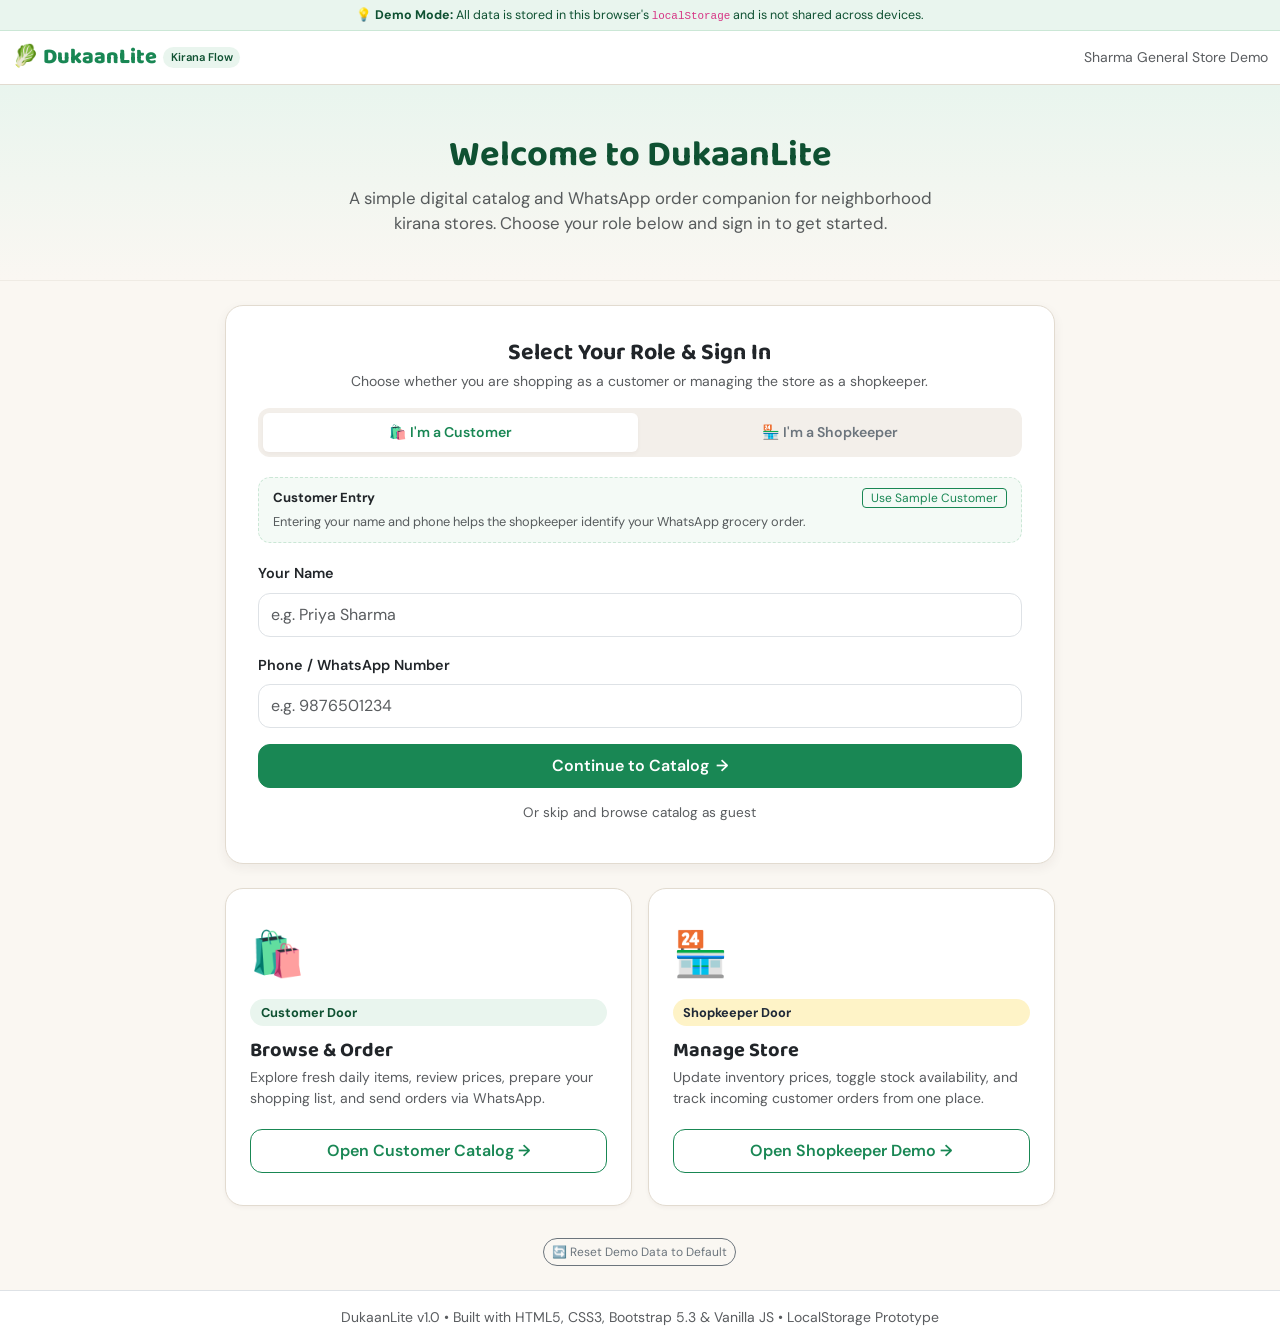
==== index.html @ 7ba821ea "feat: Phase 1 shared foundation, credentials entry door, and customer catalog" ====
<!DOCTYPE html>
<html lang="en">
<head>
  <meta charset="UTF-8">
  <meta name="viewport" content="width=device-width, initial-scale=1.0">
  <title>DukaanLite – Kirana Digital Catalog & WhatsApp Order Flow</title>
  
  <!-- Google Fonts: Baloo 2 (Headings) & DM Sans (Body) -->
  <link rel="preconnect" href="https://fonts.googleapis.com">
  <link rel="preconnect" href="https://fonts.gstatic.com" crossorigin>
  <link href="https://fonts.googleapis.com/css2?family=Baloo+2:wght@600;700;800&family=DM+Sans:ital,wght@0,400;0,500;0,600;0,700;1,400&display=swap" rel="stylesheet">
  
  <!-- Bootstrap 5.3 CSS via CDN -->
  <link href="https://cdn.jsdelivr.net/npm/bootstrap@5.3.3/dist/css/bootstrap.min.css" rel="stylesheet" integrity="sha384-QWTKZyjpPEjISv5WaRU9OFeRpok6YctnYmDr5pNlyT2bRjXh0JMhjY6hW+ALEwIH" crossorigin="anonymous">
  
  <!-- DukaanLite Shared Styles -->
  <link rel="stylesheet" href="css/shared.css">
  <link rel="stylesheet" href="css/shopkeeper.css">

  <style>
    .landing-hero {
      background: linear-gradient(180deg, #E9F5EE 0%, #FAF7F2 100%);
      padding: 3rem 1rem 2rem 1rem;
      border-bottom: 1px solid var(--border-color-light);
      text-align: center;
    }
    .landing-card {
      background: #FFFFFF;
      border: 1.5px solid var(--border-color);
      border-radius: var(--radius-lg);
      padding: 2rem 1.5rem;
      transition: transform var(--transition-normal), box-shadow var(--transition-normal), border-color var(--transition-normal);
      height: 100%;
      display: flex;
      flex-direction: column;
      box-shadow: var(--shadow-sm);
    }
    .landing-card:hover {
      transform: translateY(-5px);
      box-shadow: var(--shadow-lg);
      border-color: var(--color-primary);
    }
    .door-icon {
      font-size: 2.75rem;
      margin-bottom: 0.75rem;
      display: inline-block;
    }
    .door-badge {
      font-size: 0.8rem;
      font-weight: 700;
      padding: 0.25rem 0.65rem;
      border-radius: var(--radius-pill);
      display: inline-block;
      margin-bottom: 0.75rem;
    }
    .badge-customer {
      background-color: var(--color-mint);
      color: var(--color-primary-dark);
    }
    .badge-shopkeeper {
      background-color: var(--color-marigold-light);
      color: var(--color-marigold-text);
    }
  </style>
</head>
<body>
  <!-- Accessibility Skip Link -->
  <a href="#main-content" class="skip-link">Skip to main content</a>

  <!-- Top Demo Disclaimer Bar -->
  <div class="demo-banner">
    <span>💡 <strong>Demo Mode:</strong> All data is stored in this browser's <code>localStorage</code> and is not shared across devices.</span>
  </div>

  <!-- Shared Simple Brand Bar -->
  <header class="dukaan-navbar">
    <div class="container d-flex align-items-center justify-content-between">
      <a class="navbar-brand" href="index.html">
        <span>🥬 DukaanLite</span>
        <span class="brand-badge">Kirana Flow</span>
      </a>
      <span class="text-muted small d-none d-sm-inline">Sharma General Store Demo</span>
    </div>
  </header>

  <main id="main-content">
    <!-- Hero Introduction -->
    <section class="landing-hero">
      <div class="container">
        <h1 class="font-heading mb-2" style="font-size: 2.25rem; color: var(--color-primary-dark);">
          Welcome to DukaanLite
        </h1>
        <p class="text-muted mx-auto" style="max-width: 620px; font-size: 1.05rem;">
          A simple digital catalog and WhatsApp order companion for neighborhood kirana stores. Choose your role below and sign in to get started.
        </p>
      </div>
    </section>

    <!-- Role Selection & Credentials Container -->
    <section class="container py-4">
      <div class="row justify-content-center">
        <div class="col-12 col-md-10 col-lg-8">
          
          <div class="auth-card mb-4">
            <h2 class="font-heading text-center mb-1" style="font-size: 1.45rem;">
              Select Your Role & Sign In
            </h2>
            <p class="text-muted text-center small mb-3">
              Choose whether you are shopping as a customer or managing the store as a shopkeeper.
            </p>

            <!-- Role Selector Tabs -->
            <div class="role-tabs" role="tablist" aria-label="Role selection">
              <button type="button" class="role-tab-btn active" id="tab-btn-customer" role="tab" aria-selected="true" aria-controls="pane-customer">
                🛍️ I'm a Customer
              </button>
              <button type="button" class="role-tab-btn" id="tab-btn-shopkeeper" role="tab" aria-selected="false" aria-controls="pane-shopkeeper">
                🏪 I'm a Shopkeeper
              </button>
            </div>

            <!-- Customer Credentials Form -->
            <div id="pane-customer" role="tabpanel" aria-labelledby="tab-btn-customer">
              <div class="demo-credentials-box">
                <div class="d-flex justify-content-between align-items-center mb-1">
                  <strong>Customer Entry</strong>
                  <button type="button" class="btn btn-sm btn-outline-success py-0 px-2" id="btn-fill-customer" style="font-size: 0.75rem;">
                    Use Sample Customer
                  </button>
                </div>
                <div class="text-muted" style="font-size: 0.8rem;">
                  Entering your name and phone helps the shopkeeper identify your WhatsApp grocery order.
                </div>
              </div>

              <form id="form-customer-login" novalidate>
                <div class="mb-3">
                  <label for="customer-name-input" class="form-label fw-semibold" style="font-size: 0.9rem;">Your Name</label>
                  <input type="text" class="form-control" id="customer-name-input" placeholder="e.g. Priya Sharma" required style="border-radius: var(--radius-md); min-height: 44px;">
                  <div class="invalid-feedback">Please provide your name.</div>
                </div>

                <div class="mb-3">
                  <label for="customer-phone-input" class="form-label fw-semibold" style="font-size: 0.9rem;">Phone / WhatsApp Number</label>
                  <input type="tel" class="form-control" id="customer-phone-input" placeholder="e.g. 9876501234" pattern="[0-9]{10}" required style="border-radius: var(--radius-md); min-height: 44px;">
                  <div class="invalid-feedback">Please enter a valid 10-digit mobile number.</div>
                </div>

                <div class="d-grid gap-2">
                  <button type="submit" class="btn-dukaan-primary">
                    <span>Continue to Catalog</span>
                    <span aria-hidden="true">&rarr;</span>
                  </button>
                  <a href="customer/catalog.html" class="btn btn-link text-muted text-center" style="font-size: 0.85rem; text-decoration: none;">
                    Or skip and browse catalog as guest
                  </a>
                </div>
              </form>
            </div>

            <!-- Shopkeeper Credentials Form -->
            <div id="pane-shopkeeper" role="tabpanel" aria-labelledby="tab-btn-shopkeeper" style="display: none;">
              <div class="demo-credentials-box">
                <div class="d-flex justify-content-between align-items-center mb-1">
                  <strong>Shopkeeper Demo Credentials</strong>
                  <button type="button" class="btn btn-sm btn-outline-success py-0 px-2" id="btn-fill-shopkeeper" style="font-size: 0.75rem;">
                    Auto-Fill Demo Credentials
                  </button>
                </div>
                <div class="text-muted" style="font-size: 0.8rem;">
                  ID: <code>sharma_store</code> &nbsp;|&nbsp; PIN: <code>1234</code>
                </div>
              </div>

              <form id="form-shopkeeper-login" novalidate>
                <div class="mb-3">
                  <label for="shopkeeper-id-input" class="form-label fw-semibold" style="font-size: 0.9rem;">Store Username / ID</label>
                  <input type="text" class="form-control" id="shopkeeper-id-input" placeholder="e.g. sharma_store" required style="border-radius: var(--radius-md); min-height: 44px;">
                  <div class="invalid-feedback">Please enter your store ID.</div>
                </div>

                <div class="mb-3">
                  <label for="shopkeeper-pin-input" class="form-label fw-semibold" style="font-size: 0.9rem;">Store Access PIN / Password</label>
                  <input type="password" class="form-control" id="shopkeeper-pin-input" placeholder="e.g. 1234" required style="border-radius: var(--radius-md); min-height: 44px;">
                  <div class="invalid-feedback">Please enter your access PIN.</div>
                </div>

                <div class="d-grid gap-2">
                  <button type="submit" class="btn-dukaan-primary">
                    <span>Sign In to Shopkeeper Portal</span>
                    <span aria-hidden="true">&rarr;</span>
                  </button>
                  <a href="shopkeeper/login.html" class="btn btn-link text-muted text-center" style="font-size: 0.85rem; text-decoration: none;">
                    View Shopkeeper Login Page
                  </a>
                </div>
              </form>
            </div>

          </div>

          <!-- Quick Two Doors Overview Cards -->
          <div class="row g-3">
            <div class="col-12 col-md-6">
              <div class="landing-card">
                <div class="door-icon" aria-hidden="true">🛍️</div>
                <span class="door-badge badge-customer">Customer Door</span>
                <h3 class="font-heading mb-1" style="font-size: 1.25rem;">Browse & Order</h3>
                <p class="text-muted small flex-grow-1">
                  Explore fresh daily items, review prices, prepare your shopping list, and send orders via WhatsApp.
                </p>
                <a href="customer/catalog.html" class="btn-dukaan-outline mt-2">
                  Open Customer Catalog &rarr;
                </a>
              </div>
            </div>

            <div class="col-12 col-md-6">
              <div class="landing-card">
                <div class="door-icon" aria-hidden="true">🏪</div>
                <span class="door-badge badge-shopkeeper">Shopkeeper Door</span>
                <h3 class="font-heading mb-1" style="font-size: 1.25rem;">Manage Store</h3>
                <p class="text-muted small flex-grow-1">
                  Update inventory prices, toggle stock availability, and track incoming customer orders from one place.
                </p>
                <a href="shopkeeper/login.html" class="btn-dukaan-outline mt-2">
                  Open Shopkeeper Demo &rarr;
                </a>
              </div>
            </div>
          </div>

          <!-- Data Reset Utility Option -->
          <div class="text-center mt-4 pt-2">
            <button type="button" id="btn-reset-data" class="btn btn-sm btn-outline-secondary" style="border-radius: var(--radius-pill); font-size: 0.75rem;">
              🔄 Reset Demo Data to Default
            </button>
          </div>

        </div>
      </div>
    </section>
  </main>

  <footer class="mt-auto py-3 text-center text-muted small border-top bg-white">
    <div class="container">
      DukaanLite v1.0 &bull; Built with HTML5, CSS3, Bootstrap 5.3 &amp; Vanilla JS &bull; LocalStorage Prototype
    </div>
  </footer>

  <!-- Bootstrap 5.3 JS Bundle via CDN -->
  <script src="https://cdn.jsdelivr.net/npm/bootstrap@5.3.3/dist/js/bootstrap.bundle.min.js" integrity="sha384-YvpcrYf0tY3lHB60NNkmXc5s9fDVZLESaAA55NDzOxhy9GkcIdslK1eN7N6jIeHz" crossorigin="anonymous"></script>

  <!-- DukaanLite Scripts -->
  <script src="js/shared/storage.js"></script>
  <script src="js/shared/ui.js"></script>
  <script>
    // Role selection & credential submission handling
    document.addEventListener('DOMContentLoaded', () => {
      // Initialize storage defaults
      DukaanStorage.getProducts();
      DukaanStorage.getSettings();
      DukaanStorage.getOrders();

      const tabCustomer = document.getElementById('tab-btn-customer');
      const tabShopkeeper = document.getElementById('tab-btn-shopkeeper');
      const paneCustomer = document.getElementById('pane-customer');
      const paneShopkeeper = document.getElementById('pane-shopkeeper');

      // Switch tabs
      tabCustomer.addEventListener('click', () => {
        tabCustomer.classList.add('active');
        tabCustomer.setAttribute('aria-selected', 'true');
        tabShopkeeper.classList.remove('active');
        tabShopkeeper.setAttribute('aria-selected', 'false');
        paneCustomer.style.display = 'block';
        paneShopkeeper.style.display = 'none';
      });

      tabShopkeeper.addEventListener('click', () => {
        tabShopkeeper.classList.add('active');
        tabShopkeeper.setAttribute('aria-selected', 'true');
        tabCustomer.classList.remove('active');
        tabCustomer.setAttribute('aria-selected', 'false');
        paneCustomer.style.display = 'none';
        paneShopkeeper.style.display = 'block';
      });

      // Autofill Sample Customer
      document.getElementById('btn-fill-customer').addEventListener('click', () => {
        document.getElementById('customer-name-input').value = 'Priya Sharma';
        document.getElementById('customer-phone-input').value = '9876501234';
      });

      // Autofill Demo Shopkeeper
      document.getElementById('btn-fill-shopkeeper').addEventListener('click', () => {
        document.getElementById('shopkeeper-id-input').value = 'sharma_store';
        document.getElementById('shopkeeper-pin-input').value = '1234';
      });

      // Handle Customer Submit
      document.getElementById('form-customer-login').addEventListener('submit', (e) => {
        e.preventDefault();
        const name = document.getElementById('customer-name-input').value.trim();
        const phone = document.getElementById('customer-phone-input').value.trim();

        if (!name || !phone) {
          DukaanUI.showToast('Please enter both your name and phone number', 'warning');
          return;
        }

        DukaanStorage.setActiveUser({
          role: 'customer',
          name: name,
          phone: phone,
          loginTime: new Date().toISOString()
        });

        DukaanUI.showToast(`Welcome, ${name}! Redirecting to catalog...`, 'success');
        setTimeout(() => {
          window.location.href = 'customer/catalog.html';
        }, 600);
      });

      // Handle Shopkeeper Submit
      document.getElementById('form-shopkeeper-login').addEventListener('submit', (e) => {
        e.preventDefault();
        const storeId = document.getElementById('shopkeeper-id-input').value.trim();
        const pin = document.getElementById('shopkeeper-pin-input').value.trim();

        if (!storeId || !pin) {
          DukaanUI.showToast('Please provide both Store ID and PIN', 'warning');
          return;
        }

        // Demo credential validation
        DukaanStorage.setActiveUser({
          role: 'shopkeeper',
          storeId: storeId,
          loginTime: new Date().toISOString()
        });

        DukaanUI.showToast('Demo login successful! Opening portal...', 'success');
        setTimeout(() => {
          window.location.href = 'shopkeeper/dashboard.html';
        }, 600);
      });

      // Reset Demo Data
      document.getElementById('btn-reset-data').addEventListener('click', () => {
        DukaanUI.showConfirmDialog(
          'Reset Demo Data?',
          'This will restore all sample products, orders, and store settings to initial demo state.',
          () => {
            DukaanStorage.resetDemoData();
            DukaanUI.showToast('All demo data has been reset to defaults.', 'success');
          },
          'Yes, Reset'
        );
      });
    });
  </script>
</body>
</html>
---- css/shared.css ----
/* ==========================================================================
   DukaanLite - Shared Design System & Core Styles
   ========================================================================== */

/* 1. Design Tokens (CSS Variables) */
:root {
  /* Brand & Palette */
  --color-primary: #198754;
  --color-primary-hover: #146c43;
  --color-primary-dark: #0f5132;
  --color-primary-light: #d1e7dd;
  
  --color-mint: #E9F5EE;
  --color-mint-light: #F4FAF6;
  --color-mint-border: #CBE7D6;
  
  /* Marigold Accent for Prices & Highlights (Always dark text on top!) */
  --color-marigold: #F59E0B;
  --color-marigold-light: #FEF3C7;
  --color-marigold-dark: #B45309;
  --color-marigold-text: #1F2937;

  /* Surfaces & Backgrounds */
  --bg-page: #FAF7F2;
  --bg-card: #FFFFFF;
  --bg-subtle: #F3EFEA;
  
  /* Neutral Typography & Borders */
  --text-main: #212529;
  --text-muted: #6C757D;
  --text-subtle: #8A929A;
  --border-color: #E2DBD0;
  --border-color-light: #EFEBE4;

  /* Status Feedback */
  --status-in-stock-bg: #E9F5EE;
  --status-in-stock-text: #0F5132;
  --status-out-stock-bg: #FEE2E2;
  --status-out-stock-text: #991B1B;

  /* Typography */
  --font-heading: 'Baloo 2', cursive, system-ui, -apple-system, sans-serif;
  --font-body: 'DM Sans', system-ui, -apple-system, 'Segoe UI', Roboto, sans-serif;

  /* Radii */
  --radius-sm: 6px;
  --radius-md: 12px;
  --radius-lg: 18px;
  --radius-pill: 9999px;

  /* Shadows */
  --shadow-sm: 0 2px 4px rgba(44, 38, 30, 0.04);
  --shadow-md: 0 4px 12px rgba(44, 38, 30, 0.06);
  --shadow-lg: 0 10px 24px rgba(44, 38, 30, 0.09);
  --shadow-hover: 0 8px 20px rgba(25, 135, 84, 0.12);

  /* Touch Target & Transition */
  --touch-target-min: 44px;
  --transition-fast: 150ms ease;
  --transition-normal: 250ms cubic-bezier(0.16, 1, 0.3, 1);
}

/* 2. Base Page Reset & Defensive Overflow Prevention */
*, *::before, *::after {
  box-sizing: border-box;
}

html, body {
  max-width: 100%;
  overflow-x: hidden;
}

body {
  margin: 0;
  padding: 0;
  background-color: var(--bg-page);
  color: var(--text-main);
  font-family: var(--font-body);
  font-size: 1rem;
  line-height: 1.5;
  -webkit-font-smoothing: antialiased;
  -moz-osx-font-smoothing: grayscale;
  min-height: 100vh;
  display: flex;
  flex-direction: column;
}

main {
  flex: 1 0 auto;
  max-width: 100%;
}

.container, .container-fluid {
  max-width: 100%;
}

/* 3. Typography Hierarchy */
h1, h2, h3, h4, h5, h6, .font-heading {
  font-family: var(--font-heading);
  font-weight: 700;
  color: var(--text-main);
  line-height: 1.25;
  margin-top: 0;
  word-break: break-word;
}

h1 { font-size: clamp(1.4rem, 4vw, 2rem); }
h2 { font-size: clamp(1.2rem, 3.5vw, 1.6rem); }
h3 { font-size: clamp(1.05rem, 3vw, 1.3rem); }
h4 { font-size: 1.15rem; }

p {
  margin-top: 0;
  margin-bottom: 0.75rem;
}

/* 4. Accessibility: Skip Link & Focus Rings */
.skip-link {
  position: absolute;
  top: -100px;
  left: 1rem;
  background: var(--color-primary);
  color: #FFFFFF !important;
  padding: 0.75rem 1.25rem;
  z-index: 9999;
  border-radius: var(--radius-md);
  font-weight: 600;
  text-decoration: none;
  box-shadow: var(--shadow-lg);
  transition: top var(--transition-fast);
}

.skip-link:focus {
  top: 1rem;
}

:focus-visible {
  outline: 3px solid var(--color-primary);
  outline-offset: 2px;
}

button:focus:not(:focus-visible),
a:focus:not(:focus-visible) {
  outline: none;
}

/* 5. Shared Navbar */
.dukaan-navbar {
  background-color: #FFFFFF;
  border-bottom: 1px solid var(--border-color);
  padding: 0.65rem 0;
  position: sticky;
  top: 0;
  z-index: 1020;
}

.dukaan-navbar .navbar-brand {
  font-family: var(--font-heading);
  font-size: 1.35rem;
  font-weight: 800;
  color: var(--color-primary);
  display: inline-flex;
  align-items: center;
  gap: 0.4rem;
  text-decoration: none;
  margin-right: 0.5rem;
}

.dukaan-navbar .navbar-brand .brand-badge {
  font-family: var(--font-body);
  font-size: 0.7rem;
  font-weight: 600;
  background-color: var(--color-mint);
  color: var(--color-primary-dark);
  padding: 0.15rem 0.45rem;
  border-radius: var(--radius-pill);
}

.dukaan-navbar .nav-link {
  font-family: var(--font-body);
  font-weight: 500;
  color: var(--text-main);
  padding: 0.5rem 0.75rem;
  border-radius: var(--radius-md);
  transition: all var(--transition-fast);
}

.dukaan-navbar .nav-link:hover {
  color: var(--color-primary);
  background-color: var(--color-mint-light);
}

.dukaan-navbar .nav-link.active {
  color: var(--color-primary);
  font-weight: 700;
  background-color: var(--color-mint);
}

/* 6. Buttons & Minimum Touch Targets */
.btn-dukaan-primary {
  background-color: var(--color-primary);
  color: #FFFFFF;
  border: 1px solid var(--color-primary);
  border-radius: var(--radius-md);
  font-family: var(--font-body);
  font-weight: 600;
  min-height: var(--touch-target-min);
  padding: 0.5rem 1rem;
  display: inline-flex;
  align-items: center;
  justify-content: center;
  gap: 0.4rem;
  transition: all var(--transition-normal);
  cursor: pointer;
  text-decoration: none;
  text-align: center;
}

.btn-dukaan-primary:hover:not(:disabled) {
  background-color: var(--color-primary-hover);
  border-color: var(--color-primary-hover);
  color: #FFFFFF;
  transform: translateY(-1px);
  box-shadow: 0 4px 10px rgba(25, 135, 84, 0.25);
}

.btn-dukaan-primary:disabled,
.btn-dukaan-primary[aria-disabled="true"] {
  background-color: #E2E8F0;
  border-color: #CBD5E1;
  color: #64748B;
  cursor: not-allowed;
  transform: none;
  box-shadow: none;
}

.btn-dukaan-outline {
  background-color: transparent;
  color: var(--color-primary);
  border: 1.5px solid var(--color-primary);
  border-radius: var(--radius-md);
  font-weight: 600;
  min-height: var(--touch-target-min);
  padding: 0.5rem 1rem;
  display: inline-flex;
  align-items: center;
  justify-content: center;
  gap: 0.4rem;
  transition: all var(--transition-fast);
  text-decoration: none;
  text-align: center;
}

.btn-dukaan-outline:hover {
  background-color: var(--color-mint);
  color: var(--color-primary-dark);
}

/* 7. Demo Notice Bar */
.demo-banner {
  background-color: var(--color-mint);
  border-bottom: 1px solid var(--color-mint-border);
  font-size: 0.78rem;
  color: var(--color-primary-dark);
  padding: 0.35rem 0.75rem;
  text-align: center;
  word-break: break-word;
}

/* 8. Toasts & Alerts Container */
#toast-container {
  position: fixed;
  bottom: 1.5rem;
  right: 1.5rem;
  z-index: 1090;
  display: flex;
  flex-direction: column;
  gap: 0.5rem;
  max-width: calc(100vw - 3rem);
  width: 340px;
}

.dukaan-toast {
  background: #FFFFFF;
  border: 1px solid var(--border-color);
  border-radius: var(--radius-md);
  padding: 0.75rem 1rem;
  box-shadow: var(--shadow-lg);
  display: flex;
  align-items: flex-start;
  gap: 0.65rem;
  animation: slideUp 250ms ease forwards;
}

.dukaan-toast.toast-success { border-left: 4px solid var(--color-primary); }
.dukaan-toast.toast-error { border-left: 4px solid #DC3545; }
.dukaan-toast.toast-warning { border-left: 4px solid var(--color-marigold); }

/* 9. Keyframe Animations */
@keyframes slideUp {
  from {
    opacity: 0;
    transform: translateY(10px);
  }
  to {
    opacity: 1;
    transform: translateY(0);
  }
}

@keyframes shimmer {
  0% { background-position: -200% 0; }
  100% { background-position: 200% 0; }
}

/* 10. Prefers Reduced Motion (Accessibility) */
@media (prefers-reduced-motion: reduce) {
  *, *::before, *::after {
    animation-duration: 0.01ms !important;
    animation-iteration-count: 1 !important;
    transition-duration: 0.01ms !important;
    scroll-behavior: auto !important;
  }
}
---- css/shopkeeper.css ----
/* ==========================================================================
   DukaanLite - Shopkeeper Vertical Styles (Calmer, Denser & Operational)
   ========================================================================== */

/* 1. Admin Header & Navigation Accent */
.shopkeeper-navbar {
  border-bottom: 2px solid var(--color-primary);
  background-color: #FFFFFF;
  padding: 0.65rem 0;
}

.shopkeeper-badge {
  background-color: #FEF3C7;
  color: #92400E;
  font-size: 0.72rem;
  font-weight: 700;
  padding: 0.15rem 0.55rem;
  border-radius: var(--radius-pill);
  border: 1px solid #FDE68A;
}

/* 2. Admin Workspace Layout */
.admin-header {
  background: #FFFFFF;
  border-bottom: 1px solid var(--border-color);
  padding: 1.25rem 0;
  margin-bottom: 1.5rem;
}

.admin-header-title {
  font-family: var(--font-heading);
  font-size: clamp(1.35rem, 3.5vw, 1.6rem);
  font-weight: 800;
  color: var(--text-main);
  margin-bottom: 0.25rem;
}

/* 3. Placeholder / Coming Soon Card */
.placeholder-card {
  background: #FFFFFF;
  border: 1px solid var(--border-color);
  border-radius: var(--radius-md);
  padding: 2rem 1.25rem;
  text-align: center;
  box-shadow: var(--shadow-sm);
  max-width: 650px;
  margin: 1.5rem auto;
}

.placeholder-icon {
  font-size: 2.75rem;
  margin-bottom: 0.75rem;
  display: inline-block;
}

.placeholder-phase-chip {
  background-color: var(--color-mint);
  color: var(--color-primary-dark);
  font-weight: 700;
  font-size: 0.78rem;
  padding: 0.2rem 0.65rem;
  border-radius: var(--radius-pill);
  display: inline-block;
  margin-bottom: 0.85rem;
}

/* 4. Login Card Styling */
.auth-container {
  max-width: 480px;
  margin: 1.5rem auto;
  width: 100%;
}

.auth-card {
  background: #FFFFFF;
  border: 1px solid var(--border-color);
  border-radius: var(--radius-lg);
  box-shadow: var(--shadow-md);
  padding: 1.25rem 1rem;
}

@media (min-width: 576px) {
  .auth-card {
    padding: 2rem;
  }
}

.role-tabs {
  display: flex;
  background-color: var(--bg-subtle);
  padding: 0.3rem;
  border-radius: var(--radius-md);
  gap: 0.3rem;
  margin-bottom: 1.25rem;
}

@media (max-width: 420px) {
  .role-tabs {
    flex-direction: column;
  }
}

.role-tab-btn {
  flex: 1;
  border: none;
  background: transparent;
  padding: 0.55rem 0.45rem;
  border-radius: var(--radius-sm);
  font-family: var(--font-body);
  font-weight: 600;
  font-size: 0.88rem;
  color: var(--text-muted);
  cursor: pointer;
  transition: all var(--transition-fast);
  text-align: center;
}

.role-tab-btn.active {
  background: #FFFFFF;
  color: var(--color-primary);
  box-shadow: var(--shadow-sm);
}

.demo-credentials-box {
  background-color: var(--color-mint-light);
  border: 1px dashed var(--color-mint-border);
  border-radius: var(--radius-md);
  padding: 0.65rem 0.85rem;
  font-size: 0.82rem;
  margin-bottom: 1.15rem;
}
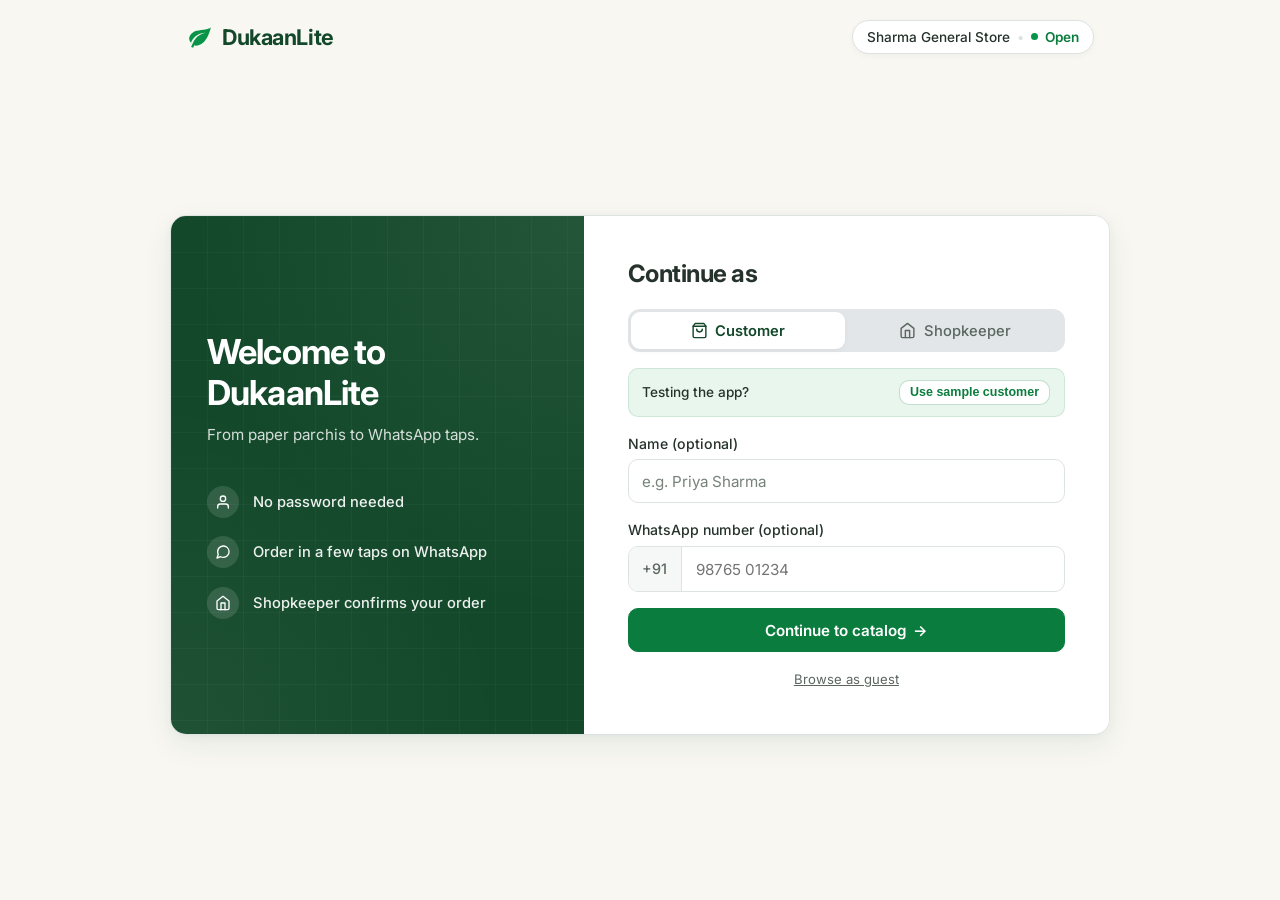
==== commit 0f830395: "feat: complete UI/UX redesign matching reference image and design system" ====
--- a/index.html
+++ b/index.html
@@ -3,360 +3,454 @@
 <head>
   <meta charset="UTF-8">
   <meta name="viewport" content="width=device-width, initial-scale=1.0">
-  <title>DukaanLite – Kirana Digital Catalog & WhatsApp Order Flow</title>
+  <title>DukaanLite – Kirana Digital Catalog &amp; WhatsApp Order Flow</title>
   
-  <!-- Google Fonts: Baloo 2 (Headings) & DM Sans (Body) -->
+  <!-- Inter Font from Google Fonts (400, 500, 600, 700) -->
   <link rel="preconnect" href="https://fonts.googleapis.com">
   <link rel="preconnect" href="https://fonts.gstatic.com" crossorigin>
-  <link href="https://fonts.googleapis.com/css2?family=Baloo+2:wght@600;700;800&family=DM+Sans:ital,wght@0,400;0,500;0,600;0,700;1,400&display=swap" rel="stylesheet">
-  
-  <!-- Bootstrap 5.3 CSS via CDN -->
-  <link href="https://cdn.jsdelivr.net/npm/bootstrap@5.3.3/dist/css/bootstrap.min.css" rel="stylesheet" integrity="sha384-QWTKZyjpPEjISv5WaRU9OFeRpok6YctnYmDr5pNlyT2bRjXh0JMhjY6hW+ALEwIH" crossorigin="anonymous">
+  <link href="https://fonts.googleapis.com/css2?family=Inter:wght@400;500;600;700&display=swap" rel="stylesheet">
   
   <!-- DukaanLite Shared Styles -->
   <link rel="stylesheet" href="css/shared.css">
-  <link rel="stylesheet" href="css/shopkeeper.css">
-
+  
   <style>
-    .landing-hero {
-      background: linear-gradient(180deg, #E9F5EE 0%, #FAF7F2 100%);
-      padding: 3rem 1rem 2rem 1rem;
-      border-bottom: 1px solid var(--border-color-light);
-      text-align: center;
-    }
-    .landing-card {
-      background: #FFFFFF;
-      border: 1.5px solid var(--border-color);
-      border-radius: var(--radius-lg);
-      padding: 2rem 1.5rem;
-      transition: transform var(--transition-normal), box-shadow var(--transition-normal), border-color var(--transition-normal);
-      height: 100%;
+    /* Specific styles for the Centred Split Role Card matching reference image */
+    .dl-role-page-wrap {
+      min-height: calc(100vh - 80px);
+      display: flex;
+      align-items: center;
+      justify-content: center;
+      padding: 1.5rem 1rem 3rem 1rem;
+    }
+
+    .dl-split-card {
+      background: var(--dl-surface);
+      border: 1px solid var(--dl-border);
+      border-radius: var(--dl-radius-card);
+      box-shadow: var(--dl-shadow-card);
+      width: 100%;
+      max-width: 940px;
+      display: flex;
+      overflow: hidden;
+      min-height: 520px;
+    }
+
+    /* Left Panel: Forest Green with decorative line pattern */
+    .dl-split-left {
+      width: 44%;
+      background-color: var(--dl-forest);
+      background-image: 
+        radial-gradient(circle at 100% 0%, rgba(233, 246, 237, 0.08) 0%, transparent 60%),
+        radial-gradient(circle at 0% 100%, rgba(233, 246, 237, 0.06) 0%, transparent 50%),
+        linear-gradient(rgba(255, 255, 255, 0.03) 1px, transparent 1px),
+        linear-gradient(90deg, rgba(255, 255, 255, 0.03) 1px, transparent 1px);
+      background-size: 100% 100%, 100% 100%, 36px 36px, 36px 36px;
+      color: #FFFFFF;
+      padding: 2.75rem 2.25rem;
       display: flex;
       flex-direction: column;
-      box-shadow: var(--shadow-sm);
-    }
-    .landing-card:hover {
-      transform: translateY(-5px);
-      box-shadow: var(--shadow-lg);
-      border-color: var(--color-primary);
-    }
-    .door-icon {
-      font-size: 2.75rem;
-      margin-bottom: 0.75rem;
-      display: inline-block;
-    }
-    .door-badge {
-      font-size: 0.8rem;
+      justify-content: center;
+      position: relative;
+    }
+
+    .dl-split-left-title {
+      font-size: clamp(1.65rem, 3vw, 2.15rem);
       font-weight: 700;
-      padding: 0.25rem 0.65rem;
-      border-radius: var(--radius-pill);
-      display: inline-block;
-      margin-bottom: 0.75rem;
-    }
-    .badge-customer {
-      background-color: var(--color-mint);
-      color: var(--color-primary-dark);
-    }
-    .badge-shopkeeper {
-      background-color: var(--color-marigold-light);
-      color: var(--color-marigold-text);
+      color: #FFFFFF;
+      line-height: 1.2;
+      margin-bottom: 0.65rem;
+      letter-spacing: -0.025em;
+    }
+
+    .dl-split-left-subtitle {
+      color: rgba(255, 255, 255, 0.82);
+      font-size: 0.95rem;
+      line-height: 1.45;
+      margin-bottom: 2.5rem;
+    }
+
+    .dl-feature-list {
+      display: flex;
+      flex-direction: column;
+      gap: 1.15rem;
+      list-style: none;
+      padding: 0;
+      margin: 0;
+    }
+
+    .dl-feature-item {
+      display: flex;
+      align-items: center;
+      gap: 0.85rem;
+      font-size: 0.92rem;
+      font-weight: 500;
+      color: rgba(255, 255, 255, 0.92);
+    }
+
+    .dl-feature-icon-circle {
+      width: 32px;
+      height: 32px;
+      border-radius: 50%;
+      background: rgba(255, 255, 255, 0.12);
+      display: flex;
+      align-items: center;
+      justify-content: center;
+      flex-shrink: 0;
+      color: #FFFFFF;
+    }
+
+    /* Right Panel: White form area */
+    .dl-split-right {
+      width: 56%;
+      padding: 2.5rem 2.75rem;
+      display: flex;
+      flex-direction: column;
+      justify-content: center;
+      background: var(--dl-surface);
+    }
+
+    .dl-split-right-heading {
+      font-size: 1.5rem;
+      font-weight: 700;
+      color: var(--dl-text);
+      margin-bottom: 1.25rem;
+      letter-spacing: -0.02em;
+    }
+
+    /* Collapsible Left Panel on Small Devices (<768px) */
+    @media (max-width: 767px) {
+      .dl-split-card {
+        flex-direction: column;
+        min-height: auto;
+      }
+      .dl-split-left {
+        width: 100%;
+        padding: 1.5rem 1.25rem;
+      }
+      .dl-split-left-title {
+        font-size: 1.45rem;
+        margin-bottom: 0.25rem;
+      }
+      .dl-split-left-subtitle {
+        margin-bottom: 1rem;
+        font-size: 0.88rem;
+      }
+      .dl-feature-list {
+        display: none; /* Collapses feature points on mobile to keep form prominent */
+      }
+      .dl-split-right {
+        width: 100%;
+        padding: 1.5rem 1.25rem;
+      }
+      .dl-split-right-heading {
+        font-size: 1.3rem;
+        margin-bottom: 1rem;
+      }
+    }
+
+    /* Show/Hide password toggle */
+    .dl-pin-input-wrap {
+      position: relative;
+    }
+    .dl-pin-toggle-btn {
+      position: absolute;
+      right: 0.65rem;
+      top: 50%;
+      transform: translateY(-50%);
+      background: none;
+      border: none;
+      color: var(--dl-muted);
+      cursor: pointer;
+      padding: 0.35rem;
+      font-size: 0.82rem;
+      font-weight: 600;
     }
   </style>
 </head>
 <body>
-  <!-- Accessibility Skip Link -->
+  <!-- Skip Link for Accessibility -->
   <a href="#main-content" class="skip-link">Skip to main content</a>
 
-  <!-- Top Demo Disclaimer Bar -->
-  <div class="demo-banner">
-    <span>💡 <strong>Demo Mode:</strong> All data is stored in this browser's <code>localStorage</code> and is not shared across devices.</span>
-  </div>
-
-  <!-- Shared Simple Brand Bar -->
-  <header class="dukaan-navbar">
-    <div class="container d-flex align-items-center justify-content-between">
-      <a class="navbar-brand" href="index.html">
-        <span>🥬 DukaanLite</span>
-        <span class="brand-badge">Kirana Flow</span>
-      </a>
-      <span class="text-muted small d-none d-sm-inline">Sharma General Store Demo</span>
+  <!-- Top App Header -->
+  <header class="dl-app-header">
+    <div class="container" style="max-width: 940px; margin: 0 auto; padding: 0 1rem;">
+      <div class="dl-app-header-inner">
+        <!-- Brand: Leaf icon + DukaanLite text (NO Kirana Flow badge) -->
+        <a class="dl-brand" href="index.html" aria-label="DukaanLite Home">
+          <div class="dl-brand-icon" aria-hidden="true">
+            <svg viewBox="0 0 24 24" width="26" height="26" fill="currentColor">
+              <path d="M17 8C8 10 5.9 16.17 3.82 21.34l1.89.66.95-2.3c.48.17.98.3 1.34.3C19 20 22 3 22 3c-1 2-8 2.25-13 3.25S2 11.5 2 13.5s1.75 3.75 1.75 3.75C7 8 17 8 17 8z"/>
+            </svg>
+          </div>
+          <span class="dl-brand-text">DukaanLite</span>
+        </a>
+
+        <!-- Right Header Pill: Sharma General Store • Open -->
+        <div class="dl-header-pill" aria-label="Store status: Sharma General Store is currently open">
+          <span>Sharma General Store</span>
+          <span style="color: var(--dl-border);">&bull;</span>
+          <span class="dl-status-dot" aria-hidden="true"></span>
+          <span class="dl-status-open">Open</span>
+        </div>
+      </div>
     </div>
   </header>
 
-  <main id="main-content">
-    <!-- Hero Introduction -->
-    <section class="landing-hero">
-      <div class="container">
-        <h1 class="font-heading mb-2" style="font-size: 2.25rem; color: var(--color-primary-dark);">
-          Welcome to DukaanLite
-        </h1>
-        <p class="text-muted mx-auto" style="max-width: 620px; font-size: 1.05rem;">
-          A simple digital catalog and WhatsApp order companion for neighborhood kirana stores. Choose your role below and sign in to get started.
-        </p>
-      </div>
-    </section>
-
-    <!-- Role Selection & Credentials Container -->
-    <section class="container py-4">
-      <div class="row justify-content-center">
-        <div class="col-12 col-md-10 col-lg-8">
+  <main id="main-content" class="dl-role-page-wrap">
+    <!-- Centred Split Card -->
+    <div class="dl-split-card">
+      
+      <!-- Left Panel: Forest Green Accent -->
+      <section class="dl-split-left" aria-label="About DukaanLite">
+        <h1 class="dl-split-left-title">Welcome to<br>DukaanLite</h1>
+        <p class="dl-split-left-subtitle">From paper parchis to WhatsApp taps.</p>
+        
+        <ul class="dl-feature-list">
+          <li class="dl-feature-item">
+            <div class="dl-feature-icon-circle" aria-hidden="true">
+              <!-- User / No password icon -->
+              <svg viewBox="0 0 24 24" width="16" height="16" fill="none" stroke="currentColor" stroke-width="2" stroke-linecap="round" stroke-linejoin="round">
+                <path d="M20 21v-2a4 4 0 0 0-4-4H8a4 4 0 0 0-4 4v2"></path>
+                <circle cx="12" cy="7" r="4"></circle>
+              </svg>
+            </div>
+            <span>No password needed</span>
+          </li>
           
-          <div class="auth-card mb-4">
-            <h2 class="font-heading text-center mb-1" style="font-size: 1.45rem;">
-              Select Your Role & Sign In
-            </h2>
-            <p class="text-muted text-center small mb-3">
-              Choose whether you are shopping as a customer or managing the store as a shopkeeper.
-            </p>
-
-            <!-- Role Selector Tabs -->
-            <div class="role-tabs" role="tablist" aria-label="Role selection">
-              <button type="button" class="role-tab-btn active" id="tab-btn-customer" role="tab" aria-selected="true" aria-controls="pane-customer">
-                🛍️ I'm a Customer
-              </button>
-              <button type="button" class="role-tab-btn" id="tab-btn-shopkeeper" role="tab" aria-selected="false" aria-controls="pane-shopkeeper">
-                🏪 I'm a Shopkeeper
-              </button>
-            </div>
-
-            <!-- Customer Credentials Form -->
-            <div id="pane-customer" role="tabpanel" aria-labelledby="tab-btn-customer">
-              <div class="demo-credentials-box">
-                <div class="d-flex justify-content-between align-items-center mb-1">
-                  <strong>Customer Entry</strong>
-                  <button type="button" class="btn btn-sm btn-outline-success py-0 px-2" id="btn-fill-customer" style="font-size: 0.75rem;">
-                    Use Sample Customer
-                  </button>
-                </div>
-                <div class="text-muted" style="font-size: 0.8rem;">
-                  Entering your name and phone helps the shopkeeper identify your WhatsApp grocery order.
-                </div>
+          <li class="dl-feature-item">
+            <div class="dl-feature-icon-circle" aria-hidden="true">
+              <!-- WhatsApp / Chat icon -->
+              <svg viewBox="0 0 24 24" width="16" height="16" fill="none" stroke="currentColor" stroke-width="2" stroke-linecap="round" stroke-linejoin="round">
+                <path d="M21 11.5a8.38 8.38 0 0 1-.9 3.8 8.5 8.5 0 0 1-7.6 4.7 8.38 8.38 0 0 1-3.8-.9L3 21l1.9-5.7a8.38 8.38 0 0 1-.9-3.8 8.5 8.5 0 0 1 4.7-7.6 8.38 8.38 0 0 1 3.8-.9h.5a8.48 8.48 0 0 1 8 8v.5z"></path>
+              </svg>
+            </div>
+            <span>Order in a few taps on WhatsApp</span>
+          </li>
+          
+          <li class="dl-feature-item">
+            <div class="dl-feature-icon-circle" aria-hidden="true">
+              <!-- Store / Check icon -->
+              <svg viewBox="0 0 24 24" width="16" height="16" fill="none" stroke="currentColor" stroke-width="2" stroke-linecap="round" stroke-linejoin="round">
+                <path d="M3 9l9-7 9 7v11a2 2 0 0 1-2 2H5a2 2 0 0 1-2-2z"></path>
+                <polyline points="9 22 9 12 15 12 15 22"></polyline>
+              </svg>
+            </div>
+            <span>Shopkeeper confirms your order</span>
+          </li>
+        </ul>
+      </section>
+
+      <!-- Right Panel: Form Area -->
+      <section class="dl-split-right" aria-label="Sign in and role selection">
+        <h2 class="dl-split-right-heading">Continue as</h2>
+
+        <!-- Segmented Role Toggle: Customer | Shopkeeper -->
+        <div class="dl-segmented-toggle mb-3" role="tablist" aria-label="Select role">
+          <button type="button" class="dl-toggle-btn active" id="btn-tab-customer" role="tab" aria-selected="true" aria-controls="pane-customer">
+            <svg viewBox="0 0 24 24" width="17" height="17" fill="none" stroke="currentColor" stroke-width="2" stroke-linecap="round" stroke-linejoin="round" aria-hidden="true">
+              <path d="M6 2L3 6v14a2 2 0 0 0 2 2h14a2 2 0 0 0 2-2V6l-3-4z"></path>
+              <line x1="3" y1="6" x2="21" y2="6"></line>
+              <path d="M16 10a4 4 0 0 1-8 0"></path>
+            </svg>
+            <span>Customer</span>
+          </button>
+          
+          <button type="button" class="dl-toggle-btn" id="btn-tab-shopkeeper" role="tab" aria-selected="false" aria-controls="pane-shopkeeper">
+            <svg viewBox="0 0 24 24" width="17" height="17" fill="none" stroke="currentColor" stroke-width="2" stroke-linecap="round" stroke-linejoin="round" aria-hidden="true">
+              <path d="M3 9l9-7 9 7v11a2 2 0 0 1-2 2H5a2 2 0 0 1-2-2z"></path>
+              <polyline points="9 22 9 12 15 12 15 22"></polyline>
+            </svg>
+            <span>Shopkeeper</span>
+          </button>
+        </div>
+
+        <!-- CUSTOMER PANE -->
+        <div id="pane-customer" role="tabpanel" aria-labelledby="btn-tab-customer">
+          <!-- Mint Info Strip -->
+          <div class="dl-mint-strip mb-3">
+            <span class="dl-mint-strip-text">Testing the app?</span>
+            <button type="button" class="btn-dl-strip" id="btn-fill-sample-customer">Use sample customer</button>
+          </div>
+
+          <form id="customer-role-form" novalidate>
+            <div class="mb-3">
+              <label for="customer-name-field" class="dl-form-label">Name (optional)</label>
+              <input type="text" id="customer-name-field" class="dl-input" placeholder="e.g. Priya Sharma" autocomplete="name">
+            </div>
+
+            <div class="mb-3">
+              <label for="customer-phone-field" class="dl-form-label">WhatsApp number (optional)</label>
+              <div class="dl-input-group">
+                <span class="dl-input-prefix">+91</span>
+                <input type="tel" id="customer-phone-field" class="dl-input-field" placeholder="98765 01234" maxlength="10" pattern="[0-9]{10}" autocomplete="tel-national">
               </div>
-
-              <form id="form-customer-login" novalidate>
-                <div class="mb-3">
-                  <label for="customer-name-input" class="form-label fw-semibold" style="font-size: 0.9rem;">Your Name</label>
-                  <input type="text" class="form-control" id="customer-name-input" placeholder="e.g. Priya Sharma" required style="border-radius: var(--radius-md); min-height: 44px;">
-                  <div class="invalid-feedback">Please provide your name.</div>
-                </div>
-
-                <div class="mb-3">
-                  <label for="customer-phone-input" class="form-label fw-semibold" style="font-size: 0.9rem;">Phone / WhatsApp Number</label>
-                  <input type="tel" class="form-control" id="customer-phone-input" placeholder="e.g. 9876501234" pattern="[0-9]{10}" required style="border-radius: var(--radius-md); min-height: 44px;">
-                  <div class="invalid-feedback">Please enter a valid 10-digit mobile number.</div>
-                </div>
-
-                <div class="d-grid gap-2">
-                  <button type="submit" class="btn-dukaan-primary">
-                    <span>Continue to Catalog</span>
-                    <span aria-hidden="true">&rarr;</span>
-                  </button>
-                  <a href="customer/catalog.html" class="btn btn-link text-muted text-center" style="font-size: 0.85rem; text-decoration: none;">
-                    Or skip and browse catalog as guest
-                  </a>
-                </div>
-              </form>
-            </div>
-
-            <!-- Shopkeeper Credentials Form -->
-            <div id="pane-shopkeeper" role="tabpanel" aria-labelledby="tab-btn-shopkeeper" style="display: none;">
-              <div class="demo-credentials-box">
-                <div class="d-flex justify-content-between align-items-center mb-1">
-                  <strong>Shopkeeper Demo Credentials</strong>
-                  <button type="button" class="btn btn-sm btn-outline-success py-0 px-2" id="btn-fill-shopkeeper" style="font-size: 0.75rem;">
-                    Auto-Fill Demo Credentials
-                  </button>
-                </div>
-                <div class="text-muted" style="font-size: 0.8rem;">
-                  ID: <code>sharma_store</code> &nbsp;|&nbsp; PIN: <code>1234</code>
-                </div>
+              <div id="customer-phone-error" class="text-danger small mt-1 d-none" role="alert">
+                Please enter a valid 10-digit mobile number.
               </div>
-
-              <form id="form-shopkeeper-login" novalidate>
-                <div class="mb-3">
-                  <label for="shopkeeper-id-input" class="form-label fw-semibold" style="font-size: 0.9rem;">Store Username / ID</label>
-                  <input type="text" class="form-control" id="shopkeeper-id-input" placeholder="e.g. sharma_store" required style="border-radius: var(--radius-md); min-height: 44px;">
-                  <div class="invalid-feedback">Please enter your store ID.</div>
-                </div>
-
-                <div class="mb-3">
-                  <label for="shopkeeper-pin-input" class="form-label fw-semibold" style="font-size: 0.9rem;">Store Access PIN / Password</label>
-                  <input type="password" class="form-control" id="shopkeeper-pin-input" placeholder="e.g. 1234" required style="border-radius: var(--radius-md); min-height: 44px;">
-                  <div class="invalid-feedback">Please enter your access PIN.</div>
-                </div>
-
-                <div class="d-grid gap-2">
-                  <button type="submit" class="btn-dukaan-primary">
-                    <span>Sign In to Shopkeeper Portal</span>
-                    <span aria-hidden="true">&rarr;</span>
-                  </button>
-                  <a href="shopkeeper/login.html" class="btn btn-link text-muted text-center" style="font-size: 0.85rem; text-decoration: none;">
-                    View Shopkeeper Login Page
-                  </a>
-                </div>
-              </form>
-            </div>
-
+            </div>
+
+            <button type="submit" class="btn-dl-primary w-100 mb-3">
+              <span>Continue to catalog</span>
+              <span aria-hidden="true">&rarr;</span>
+            </button>
+
+            <div class="text-center">
+              <a href="customer/catalog.html" class="text-dl-muted small text-decoration-underline" style="font-size: 0.88rem;">
+                Browse as guest
+              </a>
+            </div>
+          </form>
+        </div>
+
+        <!-- SHOPKEEPER PANE -->
+        <div id="pane-shopkeeper" role="tabpanel" aria-labelledby="btn-tab-shopkeeper" style="display: none;">
+          <!-- Shopkeeper Demo Notice -->
+          <div class="dl-mint-strip mb-3">
+            <span class="dl-mint-strip-text">Demo PIN only. Not real security. (PIN: <strong>1234</strong>)</span>
+            <button type="button" class="btn-dl-strip" id="btn-fill-sample-pin">Fill 1234</button>
           </div>
 
-          <!-- Quick Two Doors Overview Cards -->
-          <div class="row g-3">
-            <div class="col-12 col-md-6">
-              <div class="landing-card">
-                <div class="door-icon" aria-hidden="true">🛍️</div>
-                <span class="door-badge badge-customer">Customer Door</span>
-                <h3 class="font-heading mb-1" style="font-size: 1.25rem;">Browse & Order</h3>
-                <p class="text-muted small flex-grow-1">
-                  Explore fresh daily items, review prices, prepare your shopping list, and send orders via WhatsApp.
-                </p>
-                <a href="customer/catalog.html" class="btn-dukaan-outline mt-2">
-                  Open Customer Catalog &rarr;
-                </a>
+          <form id="shopkeeper-role-form" novalidate>
+            <div class="mb-3">
+              <label for="shopkeeper-pin-field" class="dl-form-label">Store Access PIN</label>
+              <div class="dl-pin-input-wrap">
+                <input type="password" id="shopkeeper-pin-field" class="dl-input" placeholder="Enter 4-digit PIN" maxlength="6" required autocomplete="current-password">
+                <button type="button" id="btn-toggle-pin-visibility" class="dl-pin-toggle-btn" aria-label="Show or hide PIN">
+                  Show
+                </button>
               </div>
-            </div>
-
-            <div class="col-12 col-md-6">
-              <div class="landing-card">
-                <div class="door-icon" aria-hidden="true">🏪</div>
-                <span class="door-badge badge-shopkeeper">Shopkeeper Door</span>
-                <h3 class="font-heading mb-1" style="font-size: 1.25rem;">Manage Store</h3>
-                <p class="text-muted small flex-grow-1">
-                  Update inventory prices, toggle stock availability, and track incoming customer orders from one place.
-                </p>
-                <a href="shopkeeper/login.html" class="btn-dukaan-outline mt-2">
-                  Open Shopkeeper Demo &rarr;
-                </a>
+              <div id="shopkeeper-pin-error" class="text-danger small mt-1 d-none" role="alert">
+                Incorrect PIN. For this demo, please use PIN 1234.
               </div>
             </div>
-          </div>
-
-          <!-- Data Reset Utility Option -->
-          <div class="text-center mt-4 pt-2">
-            <button type="button" id="btn-reset-data" class="btn btn-sm btn-outline-secondary" style="border-radius: var(--radius-pill); font-size: 0.75rem;">
-              🔄 Reset Demo Data to Default
+
+            <button type="submit" class="btn-dl-primary w-100 mb-3">
+              <span>Open dashboard</span>
+              <span aria-hidden="true">&rarr;</span>
             </button>
-          </div>
-
+
+            <div class="text-center">
+              <a href="customer/catalog.html" class="text-dl-muted small" style="font-size: 0.88rem; text-decoration: none;">
+                &larr; Switch to customer view
+              </a>
+            </div>
+          </form>
         </div>
-      </div>
-    </section>
+
+      </section>
+    </div>
   </main>
-
-  <footer class="mt-auto py-3 text-center text-muted small border-top bg-white">
-    <div class="container">
-      DukaanLite v1.0 &bull; Built with HTML5, CSS3, Bootstrap 5.3 &amp; Vanilla JS &bull; LocalStorage Prototype
-    </div>
-  </footer>
-
-  <!-- Bootstrap 5.3 JS Bundle via CDN -->
-  <script src="https://cdn.jsdelivr.net/npm/bootstrap@5.3.3/dist/js/bootstrap.bundle.min.js" integrity="sha384-YvpcrYf0tY3lHB60NNkmXc5s9fDVZLESaAA55NDzOxhy9GkcIdslK1eN7N6jIeHz" crossorigin="anonymous"></script>
 
   <!-- DukaanLite Scripts -->
   <script src="js/shared/storage.js"></script>
   <script src="js/shared/ui.js"></script>
   <script>
-    // Role selection & credential submission handling
     document.addEventListener('DOMContentLoaded', () => {
-      // Initialize storage defaults
+      // Ensure storage seeds are ready
       DukaanStorage.getProducts();
       DukaanStorage.getSettings();
       DukaanStorage.getOrders();
 
-      const tabCustomer = document.getElementById('tab-btn-customer');
-      const tabShopkeeper = document.getElementById('tab-btn-shopkeeper');
+      const tabCustomer = document.getElementById('btn-tab-customer');
+      const tabShopkeeper = document.getElementById('btn-tab-shopkeeper');
       const paneCustomer = document.getElementById('pane-customer');
       const paneShopkeeper = document.getElementById('pane-shopkeeper');
 
-      // Switch tabs
-      tabCustomer.addEventListener('click', () => {
-        tabCustomer.classList.add('active');
-        tabCustomer.setAttribute('aria-selected', 'true');
-        tabShopkeeper.classList.remove('active');
-        tabShopkeeper.setAttribute('aria-selected', 'false');
-        paneCustomer.style.display = 'block';
-        paneShopkeeper.style.display = 'none';
+      function switchRole(role) {
+        if (role === 'shopkeeper') {
+          tabShopkeeper.classList.add('active');
+          tabShopkeeper.setAttribute('aria-selected', 'true');
+          tabCustomer.classList.remove('active');
+          tabCustomer.setAttribute('aria-selected', 'false');
+          paneCustomer.style.display = 'none';
+          paneShopkeeper.style.display = 'block';
+          document.getElementById('shopkeeper-pin-field').focus();
+        } else {
+          tabCustomer.classList.add('active');
+          tabCustomer.setAttribute('aria-selected', 'true');
+          tabShopkeeper.classList.remove('active');
+          tabShopkeeper.setAttribute('aria-selected', 'false');
+          paneCustomer.style.display = 'block';
+          paneShopkeeper.style.display = 'none';
+        }
+      }
+
+      tabCustomer.addEventListener('click', () => switchRole('customer'));
+      tabShopkeeper.addEventListener('click', () => switchRole('shopkeeper'));
+
+      // Check query parameter ?role=shopkeeper
+      const urlParams = new URLSearchParams(window.location.search);
+      if (urlParams.get('role') === 'shopkeeper') {
+        switchRole('shopkeeper');
+      }
+
+      // Sample customer autofill
+      document.getElementById('btn-fill-sample-customer').addEventListener('click', () => {
+        document.getElementById('customer-name-field').value = 'Priya Sharma';
+        document.getElementById('customer-phone-field').value = '9876501234';
+        document.getElementById('customer-phone-error').classList.add('d-none');
       });
 
-      tabShopkeeper.addEventListener('click', () => {
-        tabShopkeeper.classList.add('active');
-        tabShopkeeper.setAttribute('aria-selected', 'true');
-        tabCustomer.classList.remove('active');
-        tabCustomer.setAttribute('aria-selected', 'false');
-        paneCustomer.style.display = 'none';
-        paneShopkeeper.style.display = 'block';
+      // Sample PIN autofill
+      document.getElementById('btn-fill-sample-pin').addEventListener('click', () => {
+        document.getElementById('shopkeeper-pin-field').value = '1234';
+        document.getElementById('shopkeeper-pin-error').classList.add('d-none');
       });
 
-      // Autofill Sample Customer
-      document.getElementById('btn-fill-customer').addEventListener('click', () => {
-        document.getElementById('customer-name-input').value = 'Priya Sharma';
-        document.getElementById('customer-phone-input').value = '9876501234';
+      // Show/Hide PIN toggle
+      const pinField = document.getElementById('shopkeeper-pin-field');
+      const pinToggleBtn = document.getElementById('btn-toggle-pin-visibility');
+      pinToggleBtn.addEventListener('click', () => {
+        if (pinField.type === 'password') {
+          pinField.type = 'text';
+          pinToggleBtn.textContent = 'Hide';
+        } else {
+          pinField.type = 'password';
+          pinToggleBtn.textContent = 'Show';
+        }
       });
 
-      // Autofill Demo Shopkeeper
-      document.getElementById('btn-fill-shopkeeper').addEventListener('click', () => {
-        document.getElementById('shopkeeper-id-input').value = 'sharma_store';
-        document.getElementById('shopkeeper-pin-input').value = '1234';
-      });
-
-      // Handle Customer Submit
-      document.getElementById('form-customer-login').addEventListener('submit', (e) => {
+      // Customer form submission
+      document.getElementById('customer-role-form').addEventListener('submit', (e) => {
         e.preventDefault();
-        const name = document.getElementById('customer-name-input').value.trim();
-        const phone = document.getElementById('customer-phone-input').value.trim();
-
-        if (!name || !phone) {
-          DukaanUI.showToast('Please enter both your name and phone number', 'warning');
+        const name = document.getElementById('customer-name-field').value.trim();
+        const phone = document.getElementById('customer-phone-field').value.trim().replace(/\D/g, '');
+        const phoneError = document.getElementById('customer-phone-error');
+
+        if (phone && phone.length !== 10) {
+          phoneError.classList.remove('d-none');
           return;
         }
+        phoneError.classList.add('d-none');
 
         DukaanStorage.setActiveUser({
           role: 'customer',
-          name: name,
-          phone: phone,
-          loginTime: new Date().toISOString()
+          name: name || 'Guest Customer',
+          phone: phone || ''
         });
 
-        DukaanUI.showToast(`Welcome, ${name}! Redirecting to catalog...`, 'success');
-        setTimeout(() => {
-          window.location.href = 'customer/catalog.html';
-        }, 600);
+        window.location.href = 'customer/catalog.html';
       });
 
-      // Handle Shopkeeper Submit
-      document.getElementById('form-shopkeeper-login').addEventListener('submit', (e) => {
+      // Shopkeeper form submission
+      document.getElementById('shopkeeper-role-form').addEventListener('submit', (e) => {
         e.preventDefault();
-        const storeId = document.getElementById('shopkeeper-id-input').value.trim();
-        const pin = document.getElementById('shopkeeper-pin-input').value.trim();
-
-        if (!storeId || !pin) {
-          DukaanUI.showToast('Please provide both Store ID and PIN', 'warning');
+        const pin = document.getElementById('shopkeeper-pin-field').value.trim();
+        const pinError = document.getElementById('shopkeeper-pin-error');
+
+        if (pin !== '1234') {
+          pinError.classList.remove('d-none');
+          pinField.focus();
           return;
         }
 
-        // Demo credential validation
+        pinError.classList.add('d-none');
         DukaanStorage.setActiveUser({
           role: 'shopkeeper',
-          storeId: storeId,
-          loginTime: new Date().toISOString()
+          storeId: 'sharma_store'
         });
 
-        DukaanUI.showToast('Demo login successful! Opening portal...', 'success');
-        setTimeout(() => {
-          window.location.href = 'shopkeeper/dashboard.html';
-        }, 600);
-      });
-
-      // Reset Demo Data
-      document.getElementById('btn-reset-data').addEventListener('click', () => {
-        DukaanUI.showConfirmDialog(
-          'Reset Demo Data?',
-          'This will restore all sample products, orders, and store settings to initial demo state.',
-          () => {
-            DukaanStorage.resetDemoData();
-            DukaanUI.showToast('All demo data has been reset to defaults.', 'success');
-          },
-          'Yes, Reset'
-        );
+        window.location.href = 'shopkeeper/dashboard.html';
       });
     });
   </script>
--- a/css/shared.css
+++ b/css/shared.css
@@ -1,66 +1,69 @@
 /* ==========================================================================
-   DukaanLite - Shared Design System & Core Styles
+   DukaanLite - Core Design System & Tokens
+   Matching Design Reference (docs/design/login-reference.png)
    ========================================================================== */
 
 /* 1. Design Tokens (CSS Variables) */
 :root {
-  /* Brand & Palette */
-  --color-primary: #198754;
-  --color-primary-hover: #146c43;
-  --color-primary-dark: #0f5132;
-  --color-primary-light: #d1e7dd;
-  
-  --color-mint: #E9F5EE;
-  --color-mint-light: #F4FAF6;
-  --color-mint-border: #CBE7D6;
-  
-  /* Marigold Accent for Prices & Highlights (Always dark text on top!) */
-  --color-marigold: #F59E0B;
-  --color-marigold-light: #FEF3C7;
-  --color-marigold-dark: #B45309;
-  --color-marigold-text: #1F2937;
-
-  /* Surfaces & Backgrounds */
-  --bg-page: #FAF7F2;
-  --bg-card: #FFFFFF;
-  --bg-subtle: #F3EFEA;
-  
-  /* Neutral Typography & Borders */
-  --text-main: #212529;
-  --text-muted: #6C757D;
-  --text-subtle: #8A929A;
-  --border-color: #E2DBD0;
-  --border-color-light: #EFEBE4;
-
-  /* Status Feedback */
-  --status-in-stock-bg: #E9F5EE;
-  --status-in-stock-text: #0F5132;
-  --status-out-stock-bg: #FEE2E2;
-  --status-out-stock-text: #991B1B;
+  /* Surface & Background */
+  --dl-bg: #F8F7F2;
+  --dl-surface: #FFFFFF;
+  --dl-track: #E2E6E9;
+  --dl-mint: #E9F6ED;
+  --dl-border: #DDE3E0;
+
+  /* Greens & Brand Accents */
+  --dl-forest: #13482A;
+  --dl-primary: #0A7D3E;          /* Primary buttons and green text (~5:1 on white) */
+  --dl-primary-bright: #079448;   /* Icons, dots, decor only, NEVER text */
+  --dl-primary-hover: #086A35;
+  --dl-ink: #0F3D26;              /* Headings, high-contrast dark green-black */
+
+  /* Neutral Typography (WCAG AA Compliant) */
+  --dl-text: #26332C;             /* Body text, crisp readability */
+  --dl-muted: #5B665F;            /* Muted labels (Passes 4.5:1 on white & #F8F7F2) */
+  --dl-placeholder: #76827A;
+
+  /* Feedback */
+  --dl-warning: #FFC107;
+  --dl-warning-bg: #FFF9DB;
+  --dl-warning-text: #725200;
+  --dl-error: #DC3545;
+  --dl-error-bg: #FDF2F2;
+  --dl-error-text: #991B1B;
 
   /* Typography */
-  --font-heading: 'Baloo 2', cursive, system-ui, -apple-system, sans-serif;
-  --font-body: 'DM Sans', system-ui, -apple-system, 'Segoe UI', Roboto, sans-serif;
+  --dl-font: 'Inter', system-ui, -apple-system, BlinkMacSystemFont, 'Segoe UI', Roboto, sans-serif;
 
   /* Radii */
-  --radius-sm: 6px;
-  --radius-md: 12px;
-  --radius-lg: 18px;
-  --radius-pill: 9999px;
-
-  /* Shadows */
-  --shadow-sm: 0 2px 4px rgba(44, 38, 30, 0.04);
-  --shadow-md: 0 4px 12px rgba(44, 38, 30, 0.06);
-  --shadow-lg: 0 10px 24px rgba(44, 38, 30, 0.09);
-  --shadow-hover: 0 8px 20px rgba(25, 135, 84, 0.12);
-
-  /* Touch Target & Transition */
+  --dl-radius-card: 16px;
+  --dl-radius-btn: 10px;
+  --dl-radius-input: 10px;
+  --dl-radius-pill: 999px;
+
+  /* Elevation */
+  --dl-shadow-card: 0 10px 30px rgba(19, 72, 42, 0.07), 0 2px 8px rgba(19, 72, 42, 0.04);
+  --dl-shadow-hover: 0 14px 36px rgba(19, 72, 42, 0.12), 0 4px 12px rgba(19, 72, 42, 0.06);
+  --dl-shadow-sm: 0 2px 6px rgba(0, 0, 0, 0.04);
+  --dl-shadow-drawer: -4px 0 24px rgba(19, 72, 42, 0.15);
+
+  /* Spacing Scale (4 / 8 / 12 / 16 / 24 / 32) */
+  --dl-space-1: 4px;
+  --dl-space-2: 8px;
+  --dl-space-3: 12px;
+  --dl-space-4: 16px;
+  --dl-space-5: 24px;
+  --dl-space-6: 32px;
+
+  /* Minimum Accessible Touch Target */
   --touch-target-min: 44px;
-  --transition-fast: 150ms ease;
-  --transition-normal: 250ms cubic-bezier(0.16, 1, 0.3, 1);
-}
-
-/* 2. Base Page Reset & Defensive Overflow Prevention */
+
+  /* Transitions */
+  --dl-transition-fast: 150ms ease;
+  --dl-transition-normal: 220ms cubic-bezier(0.16, 1, 0.3, 1);
+}
+
+/* 2. Global Resets & Base Styles */
 *, *::before, *::after {
   box-sizing: border-box;
 }
@@ -73,10 +76,10 @@
 body {
   margin: 0;
   padding: 0;
-  background-color: var(--bg-page);
-  color: var(--text-main);
-  font-family: var(--font-body);
-  font-size: 1rem;
+  background-color: var(--dl-bg);
+  color: var(--dl-text);
+  font-family: var(--dl-font);
+  font-size: 15px;
   line-height: 1.5;
   -webkit-font-smoothing: antialiased;
   -moz-osx-font-smoothing: grayscale;
@@ -87,47 +90,83 @@
 
 main {
   flex: 1 0 auto;
+  width: 100%;
   max-width: 100%;
-}
-
-.container, .container-fluid {
-  max-width: 100%;
-}
-
-/* 3. Typography Hierarchy */
-h1, h2, h3, h4, h5, h6, .font-heading {
-  font-family: var(--font-heading);
+  min-width: 0;
+}
+
+.container {
+  width: 100%;
+  max-width: 1140px;
+  margin-left: auto;
+  margin-right: auto;
+  padding-left: 1rem;
+  padding-right: 1rem;
+  min-width: 0;
+}
+
+/* Utilities */
+.d-none { display: none !important; }
+.d-flex { display: flex !important; }
+.d-block { display: block !important; }
+.w-100 { width: 100% !important; }
+.text-center { text-align: center !important; }
+.text-danger { color: var(--dl-error) !important; }
+.small { font-size: 0.82rem !important; }
+.mb-0 { margin-bottom: 0 !important; }
+.mb-1 { margin-bottom: 0.25rem !important; }
+.mb-2 { margin-bottom: 0.5rem !important; }
+.mb-3 { margin-bottom: 1rem !important; }
+.mb-4 { margin-bottom: 1.5rem !important; }
+.mt-1 { margin-top: 0.25rem !important; }
+.mt-2 { margin-top: 0.5rem !important; }
+.mt-3 { margin-top: 1rem !important; }
+.me-2 { margin-right: 0.5rem !important; }
+.gap-2 { gap: 0.5rem !important; }
+.gap-3 { gap: 1rem !important; }
+.align-items-center { align-items: center !important; }
+.justify-content-between { justify-content: space-between !important; }
+.flex-wrap { flex-wrap: wrap !important; }
+
+/* 3. Typography Rules */
+h1, h2, h3, h4, h5, h6, .dl-heading {
+  font-family: var(--dl-font);
+  color: var(--dl-ink);
   font-weight: 700;
-  color: var(--text-main);
+  letter-spacing: -0.02em;
   line-height: 1.25;
   margin-top: 0;
-  word-break: break-word;
-}
-
-h1 { font-size: clamp(1.4rem, 4vw, 2rem); }
-h2 { font-size: clamp(1.2rem, 3.5vw, 1.6rem); }
-h3 { font-size: clamp(1.05rem, 3vw, 1.3rem); }
-h4 { font-size: 1.15rem; }
+}
+
+h1 { font-size: clamp(1.4rem, 3.5vw, 2rem); font-weight: 700; }
+h2 { font-size: clamp(1.2rem, 3vw, 1.5rem); font-weight: 600; }
+h3 { font-size: clamp(1.05rem, 2.5vw, 1.25rem); font-weight: 600; }
+h4 { font-size: 1rem; font-weight: 600; }
 
 p {
   margin-top: 0;
-  margin-bottom: 0.75rem;
-}
-
-/* 4. Accessibility: Skip Link & Focus Rings */
+  margin-bottom: var(--dl-space-3);
+  color: var(--dl-text);
+}
+
+.text-dl-muted { color: var(--dl-muted) !important; }
+.text-dl-primary { color: var(--dl-primary) !important; }
+.text-dl-forest { color: var(--dl-forest) !important; }
+
+/* 4. Accessibility & Focus Rings */
 .skip-link {
   position: absolute;
   top: -100px;
   left: 1rem;
-  background: var(--color-primary);
+  background: var(--dl-forest);
   color: #FFFFFF !important;
   padding: 0.75rem 1.25rem;
   z-index: 9999;
-  border-radius: var(--radius-md);
+  border-radius: var(--dl-radius-btn);
   font-weight: 600;
   text-decoration: none;
-  box-shadow: var(--shadow-lg);
-  transition: top var(--transition-fast);
+  box-shadow: var(--dl-shadow-card);
+  transition: top var(--dl-transition-fast);
 }
 
 .skip-link:focus {
@@ -135,139 +174,390 @@
 }
 
 :focus-visible {
-  outline: 3px solid var(--color-primary);
+  outline: 2.5px solid var(--dl-primary);
   outline-offset: 2px;
 }
 
 button:focus:not(:focus-visible),
-a:focus:not(:focus-visible) {
+a:focus:not(:focus-visible),
+input:focus:not(:focus-visible) {
   outline: none;
 }
 
-/* 5. Shared Navbar */
-.dukaan-navbar {
-  background-color: #FFFFFF;
-  border-bottom: 1px solid var(--border-color);
-  padding: 0.65rem 0;
+/* 5. Standardised App Header */
+.dl-app-header {
+  background-color: transparent;
+  padding: 1.25rem 0;
   position: sticky;
   top: 0;
   z-index: 1020;
 }
 
-.dukaan-navbar .navbar-brand {
-  font-family: var(--font-heading);
+.dl-app-header-inner {
+  display: flex;
+  align-items: center;
+  justify-content: space-between;
+  gap: var(--dl-space-3);
+}
+
+.dl-brand {
+  display: inline-flex;
+  align-items: center;
+  gap: 0.5rem;
+  text-decoration: none;
+  color: var(--dl-forest);
+  font-weight: 700;
   font-size: 1.35rem;
-  font-weight: 800;
-  color: var(--color-primary);
+  letter-spacing: -0.02em;
+}
+
+.dl-brand-icon {
+  width: 28px;
+  height: 28px;
+  color: var(--dl-primary-bright);
+  display: flex;
+  align-items: center;
+  justify-content: center;
+  flex-shrink: 0;
+}
+
+.dl-brand-text {
+  font-weight: 700;
+  color: var(--dl-forest);
+}
+
+/* Right Status Pill in Header: "Sharma General Store • Open" */
+.dl-header-pill {
   display: inline-flex;
   align-items: center;
-  gap: 0.4rem;
-  text-decoration: none;
-  margin-right: 0.5rem;
-}
-
-.dukaan-navbar .navbar-brand .brand-badge {
-  font-family: var(--font-body);
-  font-size: 0.7rem;
-  font-weight: 600;
-  background-color: var(--color-mint);
-  color: var(--color-primary-dark);
-  padding: 0.15rem 0.45rem;
-  border-radius: var(--radius-pill);
-}
-
-.dukaan-navbar .nav-link {
-  font-family: var(--font-body);
+  gap: 0.45rem;
+  background: var(--dl-surface);
+  border: 1px solid var(--dl-border);
+  border-radius: var(--dl-radius-pill);
+  padding: 0.35rem 0.85rem;
+  font-size: 0.85rem;
   font-weight: 500;
-  color: var(--text-main);
-  padding: 0.5rem 0.75rem;
-  border-radius: var(--radius-md);
-  transition: all var(--transition-fast);
-}
-
-.dukaan-navbar .nav-link:hover {
-  color: var(--color-primary);
-  background-color: var(--color-mint-light);
-}
-
-.dukaan-navbar .nav-link.active {
-  color: var(--color-primary);
-  font-weight: 700;
-  background-color: var(--color-mint);
-}
-
-/* 6. Buttons & Minimum Touch Targets */
-.btn-dukaan-primary {
-  background-color: var(--color-primary);
+  color: var(--dl-text);
+  box-shadow: var(--dl-shadow-sm);
+  white-space: nowrap;
+}
+
+.dl-status-dot {
+  width: 7px;
+  height: 7px;
+  border-radius: 50%;
+  background-color: var(--dl-primary-bright);
+  display: inline-block;
+  flex-shrink: 0;
+}
+
+.dl-status-open {
+  color: var(--dl-primary);
+  font-weight: 600;
+}
+
+@media (max-width: 480px) {
+  .dl-header-pill {
+    display: none;
+  }
+}
+
+/* 6. Standardised Buttons */
+.btn-dl-primary {
+  background-color: var(--dl-primary);
   color: #FFFFFF;
-  border: 1px solid var(--color-primary);
-  border-radius: var(--radius-md);
-  font-family: var(--font-body);
-  font-weight: 600;
+  border: 1px solid var(--dl-primary);
+  border-radius: var(--dl-radius-btn);
+  font-family: var(--dl-font);
+  font-weight: 600;
+  font-size: 0.95rem;
   min-height: var(--touch-target-min);
-  padding: 0.5rem 1rem;
+  padding: 0.65rem 1.25rem;
   display: inline-flex;
   align-items: center;
   justify-content: center;
-  gap: 0.4rem;
-  transition: all var(--transition-normal);
+  gap: 0.45rem;
   cursor: pointer;
   text-decoration: none;
-  text-align: center;
-}
-
-.btn-dukaan-primary:hover:not(:disabled) {
-  background-color: var(--color-primary-hover);
-  border-color: var(--color-primary-hover);
+  transition: background-color var(--dl-transition-fast), border-color var(--dl-transition-fast), transform var(--dl-transition-fast), box-shadow var(--dl-transition-fast);
+}
+
+.btn-dl-primary:hover:not(:disabled) {
+  background-color: var(--dl-primary-hover);
+  border-color: var(--dl-primary-hover);
   color: #FFFFFF;
-  transform: translateY(-1px);
-  box-shadow: 0 4px 10px rgba(25, 135, 84, 0.25);
-}
-
-.btn-dukaan-primary:disabled,
-.btn-dukaan-primary[aria-disabled="true"] {
-  background-color: #E2E8F0;
-  border-color: #CBD5E1;
-  color: #64748B;
+}
+
+.btn-dl-primary:active:not(:disabled) {
+  transform: scale(0.985);
+}
+
+.btn-dl-primary:disabled,
+.btn-dl-primary[aria-disabled="true"] {
+  background-color: var(--dl-track);
+  border-color: var(--dl-border);
+  color: var(--dl-muted);
   cursor: not-allowed;
+  box-shadow: none;
   transform: none;
-  box-shadow: none;
-}
-
-.btn-dukaan-outline {
-  background-color: transparent;
-  color: var(--color-primary);
-  border: 1.5px solid var(--color-primary);
-  border-radius: var(--radius-md);
-  font-weight: 600;
+}
+
+.btn-dl-secondary {
+  background-color: var(--dl-surface);
+  color: var(--dl-text);
+  border: 1px solid var(--dl-border);
+  border-radius: var(--dl-radius-btn);
+  font-family: var(--dl-font);
+  font-weight: 600;
+  font-size: 0.9rem;
   min-height: var(--touch-target-min);
-  padding: 0.5rem 1rem;
+  padding: 0.55rem 1rem;
   display: inline-flex;
   align-items: center;
   justify-content: center;
-  gap: 0.4rem;
-  transition: all var(--transition-fast);
+  gap: 0.45rem;
+  cursor: pointer;
   text-decoration: none;
-  text-align: center;
-}
-
-.btn-dukaan-outline:hover {
-  background-color: var(--color-mint);
-  color: var(--color-primary-dark);
-}
-
-/* 7. Demo Notice Bar */
-.demo-banner {
-  background-color: var(--color-mint);
-  border-bottom: 1px solid var(--color-mint-border);
+  transition: all var(--dl-transition-fast);
+}
+
+.btn-dl-secondary:hover {
+  background-color: var(--dl-mint);
+  border-color: var(--dl-primary);
+  color: var(--dl-primary);
+}
+
+/* 7. Standardised Inputs & Prefix Fields */
+.dl-form-label {
+  display: block;
+  font-weight: 500;
+  font-size: 0.88rem;
+  color: var(--dl-text);
+  margin-bottom: 0.35rem;
+}
+
+.dl-input {
+  width: 100%;
+  height: 44px;
+  background-color: var(--dl-surface);
+  border: 1px solid var(--dl-border);
+  border-radius: var(--dl-radius-input);
+  padding: 0.5rem 0.85rem;
+  font-family: var(--dl-font);
+  font-size: 0.95rem;
+  color: var(--dl-text);
+  transition: border-color var(--dl-transition-fast), box-shadow var(--dl-transition-fast);
+}
+
+.dl-input::placeholder {
+  color: var(--dl-placeholder);
+}
+
+.dl-input:focus {
+  border-color: var(--dl-primary);
+  box-shadow: 0 0 0 3px rgba(10, 125, 62, 0.15);
+  outline: none;
+}
+
+.dl-input-group {
+  display: flex;
+  align-items: stretch;
+  width: 100%;
+  border: 1px solid var(--dl-border);
+  border-radius: var(--dl-radius-input);
+  background-color: var(--dl-surface);
+  overflow: hidden;
+  transition: border-color var(--dl-transition-fast), box-shadow var(--dl-transition-fast);
+}
+
+.dl-input-group:focus-within {
+  border-color: var(--dl-primary);
+  box-shadow: 0 0 0 3px rgba(10, 125, 62, 0.15);
+}
+
+.dl-input-prefix {
+  display: flex;
+  align-items: center;
+  padding: 0 0.85rem;
+  background-color: #F6F8F7;
+  color: var(--dl-muted);
+  font-weight: 500;
+  font-size: 0.9rem;
+  border-right: 1px solid var(--dl-border);
+  user-select: none;
+}
+
+.dl-input-group .dl-input-field {
+  flex: 1;
+  border: none;
+  background: transparent;
+  padding: 0.5rem 0.85rem;
+  font-family: var(--dl-font);
+  font-size: 0.95rem;
+  color: var(--dl-text);
+  height: 44px;
+}
+
+.dl-input-group .dl-input-field:focus {
+  outline: none;
+}
+
+/* 8. Segmented Role Toggle */
+.dl-segmented-toggle {
+  display: flex;
+  background-color: var(--dl-track);
+  padding: 3px;
+  border-radius: 12px;
+  gap: 3px;
+  width: 100%;
+}
+
+.dl-toggle-btn {
+  flex: 1;
+  display: inline-flex;
+  align-items: center;
+  justify-content: center;
+  gap: 0.45rem;
+  border: none;
+  background: transparent;
+  color: var(--dl-muted);
+  font-family: var(--dl-font);
+  font-weight: 500;
+  font-size: 0.92rem;
+  padding: 0.6rem 0.75rem;
+  border-radius: 9px;
+  cursor: pointer;
+  transition: all var(--dl-transition-fast);
+}
+
+.dl-toggle-btn.active {
+  background-color: var(--dl-surface);
+  color: var(--dl-forest);
+  font-weight: 600;
+  box-shadow: var(--dl-shadow-sm);
+}
+
+/* 9. Mint Info Strip */
+.dl-mint-strip {
+  background-color: var(--dl-mint);
+  border: 1px solid rgba(10, 125, 62, 0.12);
+  border-radius: var(--dl-radius-btn);
+  padding: 0.65rem 0.85rem;
+  display: flex;
+  align-items: center;
+  justify-content: space-between;
+  gap: var(--dl-space-2);
+}
+
+.dl-mint-strip-text {
+  font-size: 0.85rem;
+  font-weight: 500;
+  color: var(--dl-text);
+}
+
+.btn-dl-strip {
+  background-color: var(--dl-surface);
+  border: 1px solid rgba(10, 125, 62, 0.25);
+  color: var(--dl-primary);
   font-size: 0.78rem;
-  color: var(--color-primary-dark);
-  padding: 0.35rem 0.75rem;
-  text-align: center;
-  word-break: break-word;
-}
-
-/* 8. Toasts & Alerts Container */
+  font-weight: 600;
+  padding: 0.3rem 0.65rem;
+  border-radius: var(--dl-radius-btn);
+  cursor: pointer;
+  white-space: nowrap;
+  transition: all var(--dl-transition-fast);
+}
+
+.btn-dl-strip:hover {
+  background-color: var(--dl-primary);
+  color: #FFFFFF;
+}
+
+/* 10. Badges & Chips */
+.dl-badge {
+  display: inline-flex;
+  align-items: center;
+  gap: 0.3rem;
+  font-size: 0.75rem;
+  font-weight: 600;
+  padding: 0.2rem 0.55rem;
+  border-radius: var(--dl-radius-pill);
+  line-height: 1.25;
+}
+
+.dl-badge-in-stock {
+  background-color: var(--dl-mint);
+  color: var(--dl-primary);
+}
+
+.dl-badge-out-stock {
+  background-color: var(--dl-error-bg);
+  color: var(--dl-error-text);
+}
+
+/* Category & Filter Pills */
+.dl-categories-scroll {
+  display: flex;
+  align-items: center;
+  gap: 0.5rem;
+  width: 100%;
+  max-width: 100%;
+  overflow-x: auto;
+  padding: 0.35rem 0;
+  scrollbar-width: none;
+  -webkit-overflow-scrolling: touch;
+}
+
+.dl-categories-scroll::-webkit-scrollbar {
+  display: none;
+}
+
+.dl-category-pill {
+  background-color: var(--dl-surface);
+  color: var(--dl-muted);
+  border: 1px solid var(--dl-border);
+  border-radius: var(--dl-radius-pill);
+  font-family: var(--dl-font);
+  font-size: 0.85rem;
+  font-weight: 500;
+  padding: 0.4rem 0.85rem;
+  white-space: nowrap;
+  cursor: pointer;
+  flex-shrink: 0;
+  transition: all var(--dl-transition-fast);
+}
+
+.dl-category-pill:hover {
+  background-color: var(--dl-mint);
+  border-color: var(--dl-primary);
+  color: var(--dl-primary);
+}
+
+.dl-category-pill.active {
+  background-color: var(--dl-primary);
+  border-color: var(--dl-primary);
+  color: #FFFFFF;
+  font-weight: 600;
+}
+
+.dl-status-badge {
+  display: inline-flex;
+  align-items: center;
+  gap: 0.35rem;
+  font-size: 0.78rem;
+  font-weight: 600;
+  padding: 0.25rem 0.65rem;
+  border-radius: var(--dl-radius-pill);
+}
+
+.status-pending   { background: #FEF3C7; color: #92400E; }
+.status-confirmed { background: #E0F2FE; color: #0369A1; }
+.status-preparing { background: #F3E8FF; color: #7E22CE; }
+.status-ready     { background: #DCFCE7; color: #15803D; }
+.status-completed { background: #E9F6ED; color: #0A7D3E; }
+.status-cancelled { background: #FEE2E2; color: #991B1B; }
+
+/* 11. Toasts */
 #toast-container {
   position: fixed;
   bottom: 1.5rem;
@@ -275,45 +565,45 @@
   z-index: 1090;
   display: flex;
   flex-direction: column;
-  gap: 0.5rem;
+  gap: var(--dl-space-2);
   max-width: calc(100vw - 3rem);
   width: 340px;
 }
 
 .dukaan-toast {
-  background: #FFFFFF;
-  border: 1px solid var(--border-color);
-  border-radius: var(--radius-md);
+  background: var(--dl-surface);
+  border: 1px solid var(--dl-border);
+  border-radius: var(--dl-radius-btn);
   padding: 0.75rem 1rem;
-  box-shadow: var(--shadow-lg);
-  display: flex;
-  align-items: flex-start;
+  box-shadow: var(--dl-shadow-card);
+  display: flex;
+  align-items: center;
   gap: 0.65rem;
-  animation: slideUp 250ms ease forwards;
-}
-
-.dukaan-toast.toast-success { border-left: 4px solid var(--color-primary); }
-.dukaan-toast.toast-error { border-left: 4px solid #DC3545; }
-.dukaan-toast.toast-warning { border-left: 4px solid var(--color-marigold); }
-
-/* 9. Keyframe Animations */
-@keyframes slideUp {
-  from {
-    opacity: 0;
-    transform: translateY(10px);
-  }
-  to {
-    opacity: 1;
-    transform: translateY(0);
-  }
-}
-
-@keyframes shimmer {
+  animation: dlSlideUp 220ms ease forwards;
+}
+
+.dukaan-toast.toast-success { border-left: 4px solid var(--dl-primary); }
+.dukaan-toast.toast-error   { border-left: 4px solid var(--dl-error); }
+.dukaan-toast.toast-warning { border-left: 4px solid var(--dl-warning); }
+
+/* 12. Shimmer Skeleton Loading */
+.skeleton-box {
+  background: linear-gradient(90deg, #EFF2F0 25%, #FAFCFB 50%, #EFF2F0 75%);
+  background-size: 200% 100%;
+  animation: dlShimmer 1.5s infinite;
+}
+
+@keyframes dlShimmer {
   0% { background-position: -200% 0; }
   100% { background-position: 200% 0; }
 }
 
-/* 10. Prefers Reduced Motion (Accessibility) */
+@keyframes dlSlideUp {
+  from { opacity: 0; transform: translateY(12px); }
+  to { opacity: 1; transform: translateY(0); }
+}
+
+/* 13. Prefers Reduced Motion */
 @media (prefers-reduced-motion: reduce) {
   *, *::before, *::after {
     animation-duration: 0.01ms !important;
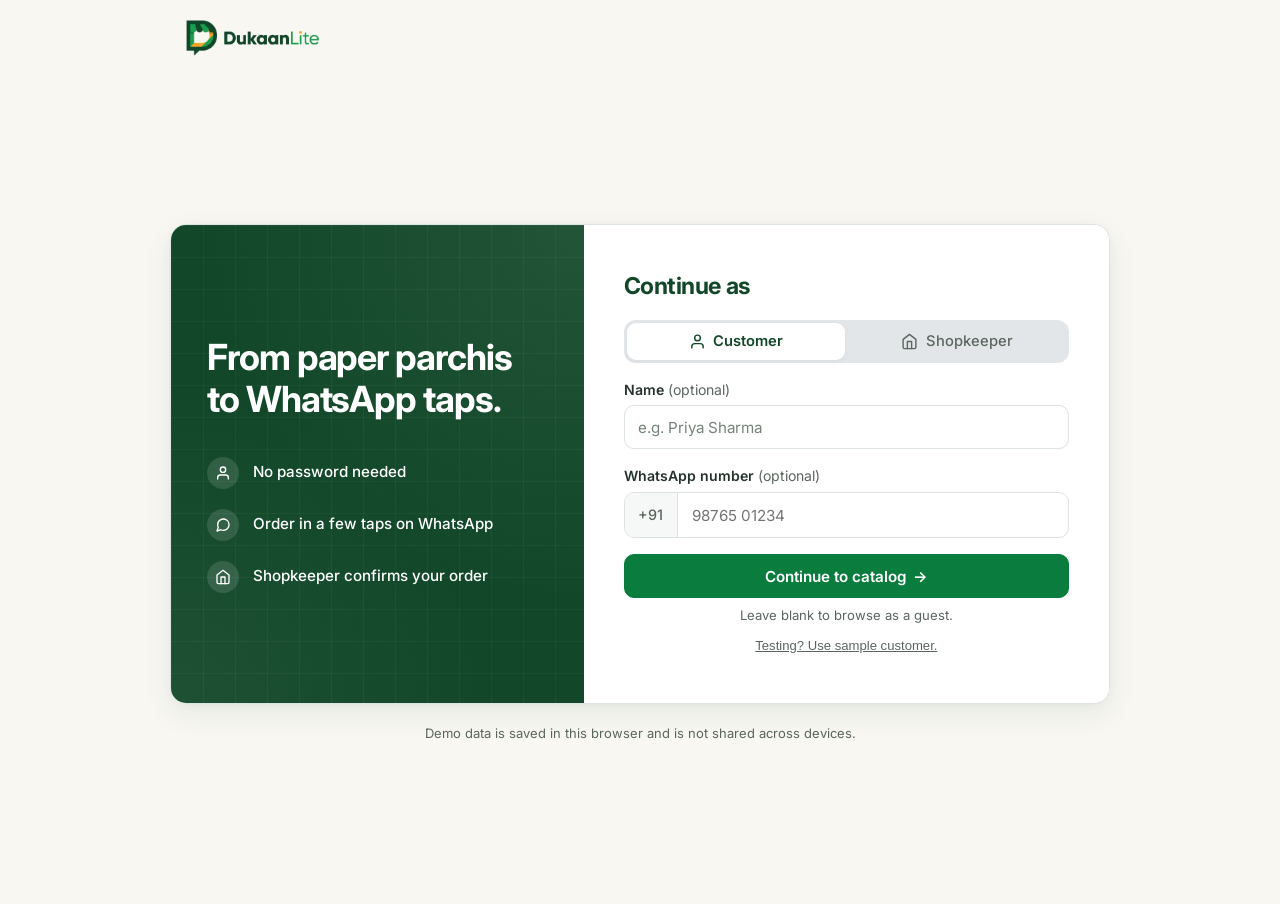
==== commit d74e9641: "feat: final UI/UX pass with official brand identity, tokens, and verified layouts" ====
--- a/index.html
+++ b/index.html
@@ -5,6 +5,12 @@
   <meta name="viewport" content="width=device-width, initial-scale=1.0">
   <title>DukaanLite – Kirana Digital Catalog &amp; WhatsApp Order Flow</title>
   
+  <!-- Favicons and Brand Icons -->
+  <link rel="icon" href="assets/brand/favicon.ico" sizes="any">
+  <link rel="icon" href="assets/brand/favicon-32.png" type="image/png" sizes="32x32">
+  <link rel="apple-touch-icon" href="assets/brand/icon-180.png">
+  <meta name="theme-color" content="#124729">
+
   <!-- Inter Font from Google Fonts (400, 500, 600, 700) -->
   <link rel="preconnect" href="https://fonts.googleapis.com">
   <link rel="preconnect" href="https://fonts.gstatic.com" crossorigin>
@@ -14,13 +20,14 @@
   <link rel="stylesheet" href="css/shared.css">
   
   <style>
-    /* Specific styles for the Centred Split Role Card matching reference image */
+    /* Role Screen Layout */
     .dl-role-page-wrap {
-      min-height: calc(100vh - 80px);
-      display: flex;
+      min-height: calc(100vh - 72px);
+      display: flex;
+      flex-direction: column;
       align-items: center;
       justify-content: center;
-      padding: 1.5rem 1rem 3rem 1rem;
+      padding: 0.75rem 1rem 1.5rem 1rem;
     }
 
     .dl-split-card {
@@ -32,19 +39,19 @@
       max-width: 940px;
       display: flex;
       overflow: hidden;
-      min-height: 520px;
-    }
-
-    /* Left Panel: Forest Green with decorative line pattern */
+      min-height: 480px;
+    }
+
+    /* Left Panel: Brand Deep Green (#124729) with clean subtle grid pattern */
     .dl-split-left {
       width: 44%;
       background-color: var(--dl-forest);
       background-image: 
         radial-gradient(circle at 100% 0%, rgba(233, 246, 237, 0.08) 0%, transparent 60%),
         radial-gradient(circle at 0% 100%, rgba(233, 246, 237, 0.06) 0%, transparent 50%),
-        linear-gradient(rgba(255, 255, 255, 0.03) 1px, transparent 1px),
-        linear-gradient(90deg, rgba(255, 255, 255, 0.03) 1px, transparent 1px);
-      background-size: 100% 100%, 100% 100%, 36px 36px, 36px 36px;
+        linear-gradient(rgba(255, 255, 255, 0.04) 1px, transparent 1px),
+        linear-gradient(90deg, rgba(255, 255, 255, 0.04) 1px, transparent 1px);
+      background-size: 100% 100%, 100% 100%, 32px 32px, 32px 32px;
       color: #FFFFFF;
       padding: 2.75rem 2.25rem;
       display: flex;
@@ -53,26 +60,19 @@
       position: relative;
     }
 
-    .dl-split-left-title {
-      font-size: clamp(1.65rem, 3vw, 2.15rem);
+    .dl-split-left-tagline {
+      font-size: clamp(1.85rem, 3.2vw, 2.25rem);
       font-weight: 700;
       color: #FFFFFF;
-      line-height: 1.2;
-      margin-bottom: 0.65rem;
-      letter-spacing: -0.025em;
-    }
-
-    .dl-split-left-subtitle {
-      color: rgba(255, 255, 255, 0.82);
-      font-size: 0.95rem;
-      line-height: 1.45;
-      margin-bottom: 2.5rem;
+      line-height: 1.18;
+      margin-bottom: 2.25rem;
+      letter-spacing: -0.03em;
     }
 
     .dl-feature-list {
       display: flex;
       flex-direction: column;
-      gap: 1.15rem;
+      gap: 1.25rem;
       list-style: none;
       padding: 0;
       margin: 0;
@@ -82,9 +82,9 @@
       display: flex;
       align-items: center;
       gap: 0.85rem;
-      font-size: 0.92rem;
+      font-size: 0.95rem;
       font-weight: 500;
-      color: rgba(255, 255, 255, 0.92);
+      color: #FFFFFF;
     }
 
     .dl-feature-icon-circle {
@@ -99,10 +99,10 @@
       color: #FFFFFF;
     }
 
-    /* Right Panel: White form area */
+    /* Right Panel: Clean form area */
     .dl-split-right {
       width: 56%;
-      padding: 2.5rem 2.75rem;
+      padding: 2.5rem 2.5rem;
       display: flex;
       flex-direction: column;
       justify-content: center;
@@ -110,10 +110,10 @@
     }
 
     .dl-split-right-heading {
-      font-size: 1.5rem;
+      font-size: 1.45rem;
       font-weight: 700;
-      color: var(--dl-text);
-      margin-bottom: 1.25rem;
+      color: var(--dl-ink);
+      margin-bottom: 1.15rem;
       letter-spacing: -0.02em;
     }
 
@@ -127,28 +127,24 @@
         width: 100%;
         padding: 1.5rem 1.25rem;
       }
-      .dl-split-left-title {
-        font-size: 1.45rem;
-        margin-bottom: 0.25rem;
-      }
-      .dl-split-left-subtitle {
-        margin-bottom: 1rem;
-        font-size: 0.88rem;
+      .dl-split-left-tagline {
+        font-size: 1.35rem;
+        margin-bottom: 0;
       }
       .dl-feature-list {
-        display: none; /* Collapses feature points on mobile to keep form prominent */
+        display: none; /* Collapses feature points on mobile to banner format */
       }
       .dl-split-right {
         width: 100%;
         padding: 1.5rem 1.25rem;
       }
       .dl-split-right-heading {
-        font-size: 1.3rem;
+        font-size: 1.25rem;
         margin-bottom: 1rem;
       }
     }
 
-    /* Show/Hide password toggle */
+    /* PIN Show/Hide button */
     .dl-pin-input-wrap {
       position: relative;
     }
@@ -161,9 +157,12 @@
       border: none;
       color: var(--dl-muted);
       cursor: pointer;
-      padding: 0.35rem;
+      padding: 0.35rem 0.5rem;
       font-size: 0.82rem;
       font-weight: 600;
+    }
+    .dl-pin-toggle-btn:hover {
+      color: var(--dl-forest);
     }
   </style>
 </head>
@@ -171,27 +170,14 @@
   <!-- Skip Link for Accessibility -->
   <a href="#main-content" class="skip-link">Skip to main content</a>
 
-  <!-- Top App Header -->
+  <!-- Top App Header: Logo Only (no shop pill, no Open badge) -->
   <header class="dl-app-header">
     <div class="container" style="max-width: 940px; margin: 0 auto; padding: 0 1rem;">
       <div class="dl-app-header-inner">
-        <!-- Brand: Leaf icon + DukaanLite text (NO Kirana Flow badge) -->
-        <a class="dl-brand" href="index.html" aria-label="DukaanLite Home">
-          <div class="dl-brand-icon" aria-hidden="true">
-            <svg viewBox="0 0 24 24" width="26" height="26" fill="currentColor">
-              <path d="M17 8C8 10 5.9 16.17 3.82 21.34l1.89.66.95-2.3c.48.17.98.3 1.34.3C19 20 22 3 22 3c-1 2-8 2.25-13 3.25S2 11.5 2 13.5s1.75 3.75 1.75 3.75C7 8 17 8 17 8z"/>
-            </svg>
-          </div>
-          <span class="dl-brand-text">DukaanLite</span>
+        <a class="dl-brand-link" href="index.html" aria-label="DukaanLite Home">
+          <img src="assets/brand/logo-full.png" alt="DukaanLite" class="dl-logo-full" width="134" height="36">
+          <img src="assets/brand/logo-mark.png" alt="DukaanLite" class="dl-logo-mark" width="32" height="36">
         </a>
-
-        <!-- Right Header Pill: Sharma General Store • Open -->
-        <div class="dl-header-pill" aria-label="Store status: Sharma General Store is currently open">
-          <span>Sharma General Store</span>
-          <span style="color: var(--dl-border);">&bull;</span>
-          <span class="dl-status-dot" aria-hidden="true"></span>
-          <span class="dl-status-open">Open</span>
-        </div>
       </div>
     </div>
   </header>
@@ -200,15 +186,14 @@
     <!-- Centred Split Card -->
     <div class="dl-split-card">
       
-      <!-- Left Panel: Forest Green Accent -->
+      <!-- Left Panel: Brand Deep Green Accent (#124729) -->
       <section class="dl-split-left" aria-label="About DukaanLite">
-        <h1 class="dl-split-left-title">Welcome to<br>DukaanLite</h1>
-        <p class="dl-split-left-subtitle">From paper parchis to WhatsApp taps.</p>
+        <h1 class="dl-split-left-tagline">From paper parchis to WhatsApp taps.</h1>
         
         <ul class="dl-feature-list">
           <li class="dl-feature-item">
             <div class="dl-feature-icon-circle" aria-hidden="true">
-              <!-- User / No password icon -->
+              <!-- No password icon -->
               <svg viewBox="0 0 24 24" width="16" height="16" fill="none" stroke="currentColor" stroke-width="2" stroke-linecap="round" stroke-linejoin="round">
                 <path d="M20 21v-2a4 4 0 0 0-4-4H8a4 4 0 0 0-4 4v2"></path>
                 <circle cx="12" cy="7" r="4"></circle>
@@ -219,7 +204,7 @@
           
           <li class="dl-feature-item">
             <div class="dl-feature-icon-circle" aria-hidden="true">
-              <!-- WhatsApp / Chat icon -->
+              <!-- WhatsApp icon -->
               <svg viewBox="0 0 24 24" width="16" height="16" fill="none" stroke="currentColor" stroke-width="2" stroke-linecap="round" stroke-linejoin="round">
                 <path d="M21 11.5a8.38 8.38 0 0 1-.9 3.8 8.5 8.5 0 0 1-7.6 4.7 8.38 8.38 0 0 1-3.8-.9L3 21l1.9-5.7a8.38 8.38 0 0 1-.9-3.8 8.5 8.5 0 0 1 4.7-7.6 8.38 8.38 0 0 1 3.8-.9h.5a8.48 8.48 0 0 1 8 8v.5z"></path>
               </svg>
@@ -229,7 +214,7 @@
           
           <li class="dl-feature-item">
             <div class="dl-feature-icon-circle" aria-hidden="true">
-              <!-- Store / Check icon -->
+              <!-- Shopkeeper check icon -->
               <svg viewBox="0 0 24 24" width="16" height="16" fill="none" stroke="currentColor" stroke-width="2" stroke-linecap="round" stroke-linejoin="round">
                 <path d="M3 9l9-7 9 7v11a2 2 0 0 1-2 2H5a2 2 0 0 1-2-2z"></path>
                 <polyline points="9 22 9 12 15 12 15 22"></polyline>
@@ -241,21 +226,20 @@
       </section>
 
       <!-- Right Panel: Form Area -->
-      <section class="dl-split-right" aria-label="Sign in and role selection">
+      <section class="dl-split-right" aria-label="Role selection and sign in">
         <h2 class="dl-split-right-heading">Continue as</h2>
 
         <!-- Segmented Role Toggle: Customer | Shopkeeper -->
         <div class="dl-segmented-toggle mb-3" role="tablist" aria-label="Select role">
-          <button type="button" class="dl-toggle-btn active" id="btn-tab-customer" role="tab" aria-selected="true" aria-controls="pane-customer">
+          <button type="button" class="dl-toggle-btn active" id="btn-tab-customer" role="tab" aria-selected="true" aria-controls="pane-customer" tabindex="0">
             <svg viewBox="0 0 24 24" width="17" height="17" fill="none" stroke="currentColor" stroke-width="2" stroke-linecap="round" stroke-linejoin="round" aria-hidden="true">
-              <path d="M6 2L3 6v14a2 2 0 0 0 2 2h14a2 2 0 0 0 2-2V6l-3-4z"></path>
-              <line x1="3" y1="6" x2="21" y2="6"></line>
-              <path d="M16 10a4 4 0 0 1-8 0"></path>
+              <path d="M20 21v-2a4 4 0 0 0-4-4H8a4 4 0 0 0-4 4v2"></path>
+              <circle cx="12" cy="7" r="4"></circle>
             </svg>
             <span>Customer</span>
           </button>
           
-          <button type="button" class="dl-toggle-btn" id="btn-tab-shopkeeper" role="tab" aria-selected="false" aria-controls="pane-shopkeeper">
+          <button type="button" class="dl-toggle-btn" id="btn-tab-shopkeeper" role="tab" aria-selected="false" aria-controls="pane-shopkeeper" tabindex="-1">
             <svg viewBox="0 0 24 24" width="17" height="17" fill="none" stroke="currentColor" stroke-width="2" stroke-linecap="round" stroke-linejoin="round" aria-hidden="true">
               <path d="M3 9l9-7 9 7v11a2 2 0 0 1-2 2H5a2 2 0 0 1-2-2z"></path>
               <polyline points="9 22 9 12 15 12 15 22"></polyline>
@@ -266,55 +250,57 @@
 
         <!-- CUSTOMER PANE -->
         <div id="pane-customer" role="tabpanel" aria-labelledby="btn-tab-customer">
-          <!-- Mint Info Strip -->
-          <div class="dl-mint-strip mb-3">
-            <span class="dl-mint-strip-text">Testing the app?</span>
-            <button type="button" class="btn-dl-strip" id="btn-fill-sample-customer">Use sample customer</button>
-          </div>
-
           <form id="customer-role-form" novalidate>
             <div class="mb-3">
-              <label for="customer-name-field" class="dl-form-label">Name (optional)</label>
+              <label for="customer-name-field" class="dl-form-label">
+                <span class="dl-label-bold">Name</span> <span class="dl-label-opt">(optional)</span>
+              </label>
               <input type="text" id="customer-name-field" class="dl-input" placeholder="e.g. Priya Sharma" autocomplete="name">
             </div>
 
             <div class="mb-3">
-              <label for="customer-phone-field" class="dl-form-label">WhatsApp number (optional)</label>
+              <label for="customer-phone-field" class="dl-form-label">
+                <span class="dl-label-bold">WhatsApp number</span> <span class="dl-label-opt">(optional)</span>
+              </label>
               <div class="dl-input-group">
                 <span class="dl-input-prefix">+91</span>
-                <input type="tel" id="customer-phone-field" class="dl-input-field" placeholder="98765 01234" maxlength="10" pattern="[0-9]{10}" autocomplete="tel-national">
+                <input type="tel" id="customer-phone-field" class="dl-input-field" placeholder="98765 01234" maxlength="11" autocomplete="tel-national" aria-describedby="customer-phone-error">
               </div>
               <div id="customer-phone-error" class="text-danger small mt-1 d-none" role="alert">
-                Please enter a valid 10-digit mobile number.
+                Enter a valid 10-digit mobile number.
               </div>
             </div>
 
-            <button type="submit" class="btn-dl-primary w-100 mb-3">
+            <button type="submit" class="btn-dl-primary w-100 mb-2">
               <span>Continue to catalog</span>
               <span aria-hidden="true">&rarr;</span>
             </button>
 
+            <p class="text-center text-dl-muted small mb-2" style="font-size: 0.82rem;">
+              Leave blank to browse as a guest.
+            </p>
+
             <div class="text-center">
-              <a href="customer/catalog.html" class="text-dl-muted small text-decoration-underline" style="font-size: 0.88rem;">
-                Browse as guest
-              </a>
+              <button type="button" id="btn-fill-sample-customer" class="dl-text-link-btn" style="background: none; border: none; color: var(--dl-muted); font-size: 0.82rem; cursor: pointer; text-decoration: underline; padding: 0;">
+                Testing? Use sample customer.
+              </button>
             </div>
           </form>
         </div>
 
         <!-- SHOPKEEPER PANE -->
         <div id="pane-shopkeeper" role="tabpanel" aria-labelledby="btn-tab-shopkeeper" style="display: none;">
-          <!-- Shopkeeper Demo Notice -->
-          <div class="dl-mint-strip mb-3">
-            <span class="dl-mint-strip-text">Demo PIN only. Not real security. (PIN: <strong>1234</strong>)</span>
-            <button type="button" class="btn-dl-strip" id="btn-fill-sample-pin">Fill 1234</button>
-          </div>
+          <p class="text-dl-muted small mb-3" style="font-size: 0.85rem; line-height: 1.4;">
+            Demo PIN only. Not real security. &bull; <strong>Demo PIN: 1234</strong>
+          </p>
 
           <form id="shopkeeper-role-form" novalidate>
             <div class="mb-3">
-              <label for="shopkeeper-pin-field" class="dl-form-label">Store Access PIN</label>
+              <label for="shopkeeper-pin-field" class="dl-form-label">
+                <span class="dl-label-bold">Store Access PIN</span>
+              </label>
               <div class="dl-pin-input-wrap">
-                <input type="password" id="shopkeeper-pin-field" class="dl-input" placeholder="Enter 4-digit PIN" maxlength="6" required autocomplete="current-password">
+                <input type="password" id="shopkeeper-pin-field" class="dl-input" placeholder="Enter PIN" maxlength="6" autocomplete="current-password" aria-describedby="shopkeeper-pin-error">
                 <button type="button" id="btn-toggle-pin-visibility" class="dl-pin-toggle-btn" aria-label="Show or hide PIN">
                   Show
                 </button>
@@ -324,21 +310,30 @@
               </div>
             </div>
 
-            <button type="submit" class="btn-dl-primary w-100 mb-3">
+            <button type="submit" class="btn-dl-primary w-100 mb-2">
               <span>Open dashboard</span>
               <span aria-hidden="true">&rarr;</span>
             </button>
 
+            <p class="text-center text-dl-muted small mb-2" style="font-size: 0.82rem;">
+              Kirana store management &amp; orders portal.
+            </p>
+
             <div class="text-center">
-              <a href="customer/catalog.html" class="text-dl-muted small" style="font-size: 0.88rem; text-decoration: none;">
-                &larr; Switch to customer view
-              </a>
+              <button type="button" id="btn-fill-sample-pin" class="dl-text-link-btn" style="background: none; border: none; color: var(--dl-muted); font-size: 0.82rem; cursor: pointer; text-decoration: underline; padding: 0;">
+                Testing? Fill demo PIN 1234.
+              </button>
             </div>
           </form>
         </div>
 
       </section>
     </div>
+
+    <!-- Footnote under the card -->
+    <p class="dl-role-footnote">
+      Demo data is saved in this browser and is not shared across devices.
+    </p>
   </main>
 
   <!-- DukaanLite Scripts -->
@@ -355,28 +350,51 @@
       const tabShopkeeper = document.getElementById('btn-tab-shopkeeper');
       const paneCustomer = document.getElementById('pane-customer');
       const paneShopkeeper = document.getElementById('pane-shopkeeper');
+      const phoneInput = document.getElementById('customer-phone-field');
+      const phoneError = document.getElementById('customer-phone-error');
 
       function switchRole(role) {
         if (role === 'shopkeeper') {
           tabShopkeeper.classList.add('active');
           tabShopkeeper.setAttribute('aria-selected', 'true');
+          tabShopkeeper.setAttribute('tabindex', '0');
           tabCustomer.classList.remove('active');
           tabCustomer.setAttribute('aria-selected', 'false');
+          tabCustomer.setAttribute('tabindex', '-1');
           paneCustomer.style.display = 'none';
           paneShopkeeper.style.display = 'block';
           document.getElementById('shopkeeper-pin-field').focus();
         } else {
           tabCustomer.classList.add('active');
           tabCustomer.setAttribute('aria-selected', 'true');
+          tabCustomer.setAttribute('tabindex', '0');
           tabShopkeeper.classList.remove('active');
           tabShopkeeper.setAttribute('aria-selected', 'false');
+          tabShopkeeper.setAttribute('tabindex', '-1');
           paneCustomer.style.display = 'block';
           paneShopkeeper.style.display = 'none';
+          document.getElementById('customer-name-field').focus();
         }
       }
 
       tabCustomer.addEventListener('click', () => switchRole('customer'));
       tabShopkeeper.addEventListener('click', () => switchRole('shopkeeper'));
+
+      // Keyboard arrow-key support between tabs
+      tabCustomer.addEventListener('keydown', (e) => {
+        if (e.key === 'ArrowRight' || e.key === 'ArrowDown') {
+          e.preventDefault();
+          switchRole('shopkeeper');
+          tabShopkeeper.focus();
+        }
+      });
+      tabShopkeeper.addEventListener('keydown', (e) => {
+        if (e.key === 'ArrowLeft' || e.key === 'ArrowUp') {
+          e.preventDefault();
+          switchRole('customer');
+          tabCustomer.focus();
+        }
+      });
 
       // Check query parameter ?role=shopkeeper
       const urlParams = new URLSearchParams(window.location.search);
@@ -384,17 +402,36 @@
         switchRole('shopkeeper');
       }
 
+      // Phone field input handler: strip non-digits and format as "98765 01234"
+      phoneInput.addEventListener('input', (e) => {
+        let digits = e.target.value.replace(/\D/g, '');
+        if (digits.length > 10) {
+          digits = digits.slice(0, 10);
+        }
+        if (digits.length > 5) {
+          e.target.value = digits.slice(0, 5) + ' ' + digits.slice(5);
+        } else {
+          e.target.value = digits;
+        }
+        if (digits.length === 10 && /^[6-9]/.test(digits)) {
+          phoneError.classList.add('d-none');
+          phoneInput.removeAttribute('aria-invalid');
+        }
+      });
+
       // Sample customer autofill
       document.getElementById('btn-fill-sample-customer').addEventListener('click', () => {
         document.getElementById('customer-name-field').value = 'Priya Sharma';
-        document.getElementById('customer-phone-field').value = '9876501234';
-        document.getElementById('customer-phone-error').classList.add('d-none');
+        phoneInput.value = '98765 01234';
+        phoneError.classList.add('d-none');
+        phoneInput.removeAttribute('aria-invalid');
       });
 
       // Sample PIN autofill
       document.getElementById('btn-fill-sample-pin').addEventListener('click', () => {
         document.getElementById('shopkeeper-pin-field').value = '1234';
         document.getElementById('shopkeeper-pin-error').classList.add('d-none');
+        document.getElementById('shopkeeper-pin-field').removeAttribute('aria-invalid');
       });
 
       // Show/Hide PIN toggle
@@ -414,19 +451,27 @@
       document.getElementById('customer-role-form').addEventListener('submit', (e) => {
         e.preventDefault();
         const name = document.getElementById('customer-name-field').value.trim();
-        const phone = document.getElementById('customer-phone-field').value.trim().replace(/\D/g, '');
-        const phoneError = document.getElementById('customer-phone-error');
-
-        if (phone && phone.length !== 10) {
-          phoneError.classList.remove('d-none');
-          return;
-        }
+        const digits = phoneInput.value.replace(/\D/g, '');
+
+        // If phone entered, validate 10 digits starting 6-9
+        if (digits.length > 0) {
+          const isValidPhone = digits.length === 10 && /^[6-9]/.test(digits);
+          if (!isValidPhone) {
+            phoneError.classList.remove('d-none');
+            phoneInput.setAttribute('aria-invalid', 'true');
+            phoneInput.focus();
+            return;
+          }
+        }
+
         phoneError.classList.add('d-none');
-
+        phoneInput.removeAttribute('aria-invalid');
+
+        // Save digits only
         DukaanStorage.setActiveUser({
           role: 'customer',
           name: name || 'Guest Customer',
-          phone: phone || ''
+          phone: digits
         });
 
         window.location.href = 'customer/catalog.html';
@@ -435,16 +480,18 @@
       // Shopkeeper form submission
       document.getElementById('shopkeeper-role-form').addEventListener('submit', (e) => {
         e.preventDefault();
-        const pin = document.getElementById('shopkeeper-pin-field').value.trim();
+        const pin = pinField.value.trim();
         const pinError = document.getElementById('shopkeeper-pin-error');
 
         if (pin !== '1234') {
           pinError.classList.remove('d-none');
+          pinField.setAttribute('aria-invalid', 'true');
           pinField.focus();
           return;
         }
 
         pinError.classList.add('d-none');
+        pinField.removeAttribute('aria-invalid');
         DukaanStorage.setActiveUser({
           role: 'shopkeeper',
           storeId: 'sharma_store'
--- a/css/shared.css
+++ b/css/shared.css
@@ -13,11 +13,13 @@
   --dl-border: #DDE3E0;
 
   /* Greens & Brand Accents */
-  --dl-forest: #13482A;
+  --dl-forest: #124729;           /* Brand deep green: panels, sidebar, headings */
   --dl-primary: #0A7D3E;          /* Primary buttons and green text (~5:1 on white) */
-  --dl-primary-bright: #079448;   /* Icons, dots, decor only, NEVER text */
   --dl-primary-hover: #086A35;
-  --dl-ink: #0F3D26;              /* Headings, high-contrast dark green-black */
+  --dl-leaf: #229D52;             /* Decor and icons only, never small text */
+  --dl-marigold: #F4AA2E;         /* Accent, always with dark text on top */
+  --dl-primary-bright: #229D52;   /* Icons, dots, decor only, never small text */
+  --dl-ink: #124729;              /* Headings, high-contrast brand deep green */
 
   /* Neutral Typography (WCAG AA Compliant) */
   --dl-text: #26332C;             /* Body text, crisp readability */
@@ -42,10 +44,10 @@
   --dl-radius-pill: 999px;
 
   /* Elevation */
-  --dl-shadow-card: 0 10px 30px rgba(19, 72, 42, 0.07), 0 2px 8px rgba(19, 72, 42, 0.04);
-  --dl-shadow-hover: 0 14px 36px rgba(19, 72, 42, 0.12), 0 4px 12px rgba(19, 72, 42, 0.06);
+  --dl-shadow-card: 0 10px 30px rgba(18, 71, 41, 0.07), 0 2px 8px rgba(18, 71, 41, 0.04);
+  --dl-shadow-hover: 0 14px 36px rgba(18, 71, 41, 0.12), 0 4px 12px rgba(18, 71, 41, 0.06);
   --dl-shadow-sm: 0 2px 6px rgba(0, 0, 0, 0.04);
-  --dl-shadow-drawer: -4px 0 24px rgba(19, 72, 42, 0.15);
+  --dl-shadow-drawer: -4px 0 24px rgba(18, 71, 41, 0.15);
 
   /* Spacing Scale (4 / 8 / 12 / 16 / 24 / 32) */
   --dl-space-1: 4px;
@@ -200,6 +202,35 @@
   gap: var(--dl-space-3);
 }
 
+/* Brand Logo (Logo full on desktop, Logo mark below 480px) */
+.dl-brand-link {
+  display: inline-flex;
+  align-items: center;
+  text-decoration: none;
+  min-height: 36px;
+}
+
+.dl-logo-full {
+  display: inline-block;
+  height: 36px;
+  width: auto;
+}
+
+.dl-logo-mark {
+  display: none;
+  height: 36px;
+  width: auto;
+}
+
+@media (max-width: 480px) {
+  .dl-logo-full {
+    display: none;
+  }
+  .dl-logo-mark {
+    display: inline-block;
+  }
+}
+
 .dl-brand {
   display: inline-flex;
   align-items: center;
@@ -209,21 +240,6 @@
   font-weight: 700;
   font-size: 1.35rem;
   letter-spacing: -0.02em;
-}
-
-.dl-brand-icon {
-  width: 28px;
-  height: 28px;
-  color: var(--dl-primary-bright);
-  display: flex;
-  align-items: center;
-  justify-content: center;
-  flex-shrink: 0;
-}
-
-.dl-brand-text {
-  font-weight: 700;
-  color: var(--dl-forest);
 }
 
 /* Right Status Pill in Header: "Sharma General Store • Open" */
@@ -336,6 +352,24 @@
   margin-bottom: 0.35rem;
 }
 
+.dl-label-bold {
+  font-weight: 600;
+  color: var(--dl-text);
+}
+
+.dl-label-opt {
+  font-weight: 400;
+  color: var(--dl-muted);
+}
+
+.dl-role-footnote {
+  text-align: center;
+  color: var(--dl-muted);
+  font-size: 13px;
+  margin-top: 1.25rem;
+  margin-bottom: 0;
+}
+
 .dl-input {
   width: 100%;
   height: 44px;
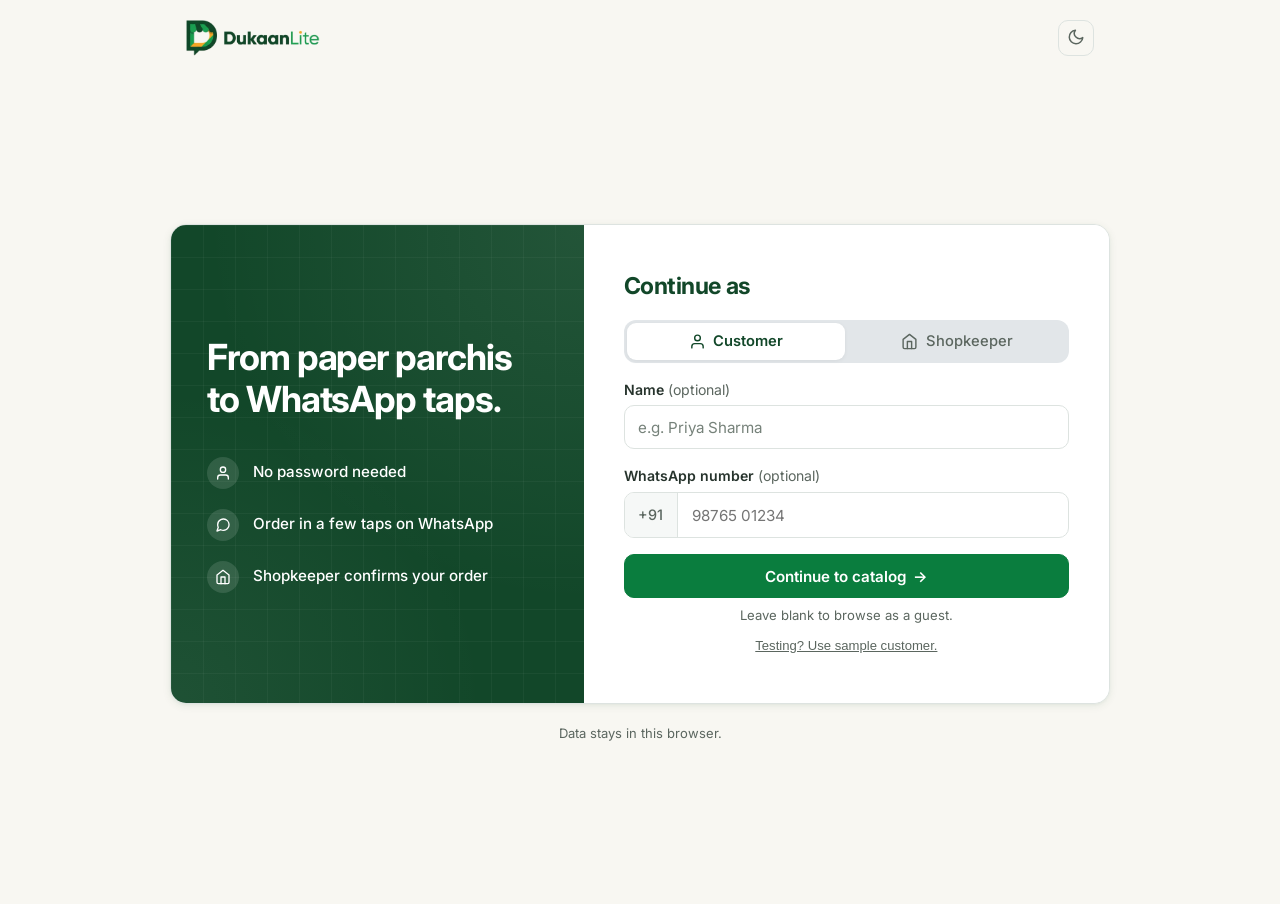
==== commit f4cc1934: "feat(stage-a): cleanup demo indicators, tokens, dark mode, brand-free products" ====
--- a/index.html
+++ b/index.html
@@ -5,6 +5,15 @@
   <meta name="viewport" content="width=device-width, initial-scale=1.0">
   <title>DukaanLite – Kirana Digital Catalog &amp; WhatsApp Order Flow</title>
   
+  <!-- Pre-paint theme: runs before CSS to prevent flash -->
+  <script>
+    (function(){
+      var t=localStorage.getItem('dukaanlite_theme_v1');
+      var d=window.matchMedia&&window.matchMedia('(prefers-color-scheme: dark)').matches;
+      document.documentElement.setAttribute('data-theme',t||(d?'dark':'light'));
+    })();
+  </script>
+
   <!-- Favicons and Brand Icons -->
   <link rel="icon" href="assets/brand/favicon.ico" sizes="any">
   <link rel="icon" href="assets/brand/favicon-32.png" type="image/png" sizes="32x32">
@@ -15,6 +24,9 @@
   <link rel="preconnect" href="https://fonts.googleapis.com">
   <link rel="preconnect" href="https://fonts.gstatic.com" crossorigin>
   <link href="https://fonts.googleapis.com/css2?family=Inter:wght@400;500;600;700&display=swap" rel="stylesheet">
+
+  <!-- Bootstrap Icons -->
+  <link rel="stylesheet" href="https://cdn.jsdelivr.net/npm/bootstrap-icons@1.11.3/font/bootstrap-icons.min.css">
   
   <!-- DukaanLite Shared Styles -->
   <link rel="stylesheet" href="css/shared.css">
@@ -170,14 +182,21 @@
   <!-- Skip Link for Accessibility -->
   <a href="#main-content" class="skip-link">Skip to main content</a>
 
-  <!-- Top App Header: Logo Only (no shop pill, no Open badge) -->
+  <!-- Top App Header: Logo + Theme Toggle -->
   <header class="dl-app-header">
     <div class="container" style="max-width: 940px; margin: 0 auto; padding: 0 1rem;">
       <div class="dl-app-header-inner">
         <a class="dl-brand-link" href="index.html" aria-label="DukaanLite Home">
-          <img src="assets/brand/logo-full.png" alt="DukaanLite" class="dl-logo-full" width="134" height="36">
-          <img src="assets/brand/logo-mark.png" alt="DukaanLite" class="dl-logo-mark" width="32" height="36">
+          <img src="assets/brand/logo-full.png" alt="DukaanLite" class="dl-logo-full" width="134" height="36"
+               data-logo-light="assets/brand/logo-full.png" data-logo-dark="assets/brand/logo-full-dark.png">
+          <img src="assets/brand/logo-mark.png" alt="DukaanLite" class="dl-logo-mark" width="32" height="36"
+               data-logo-light="assets/brand/logo-mark.png" data-logo-dark="assets/brand/logo-mark-dark.png">
         </a>
+        <button type="button" class="dl-theme-toggle" aria-label="Switch to dark mode">
+          <span class="dl-theme-icon">
+            <svg viewBox="0 0 24 24" width="18" height="18" fill="none" stroke="currentColor" stroke-width="2" stroke-linecap="round" stroke-linejoin="round" aria-hidden="true"><path d="M21 12.79A9 9 0 1 1 11.21 3 7 7 0 0 0 21 12.79z"></path></svg>
+          </span>
+        </button>
       </div>
     </div>
   </header>
@@ -332,15 +351,17 @@
 
     <!-- Footnote under the card -->
     <p class="dl-role-footnote">
-      Demo data is saved in this browser and is not shared across devices.
+      Data stays in this browser.
     </p>
   </main>
 
   <!-- DukaanLite Scripts -->
+  <script src="js/shared/theme.js"></script>
   <script src="js/shared/storage.js"></script>
   <script src="js/shared/ui.js"></script>
   <script>
     document.addEventListener('DOMContentLoaded', () => {
+      DukaanTheme.init();
       // Ensure storage seeds are ready
       DukaanStorage.getProducts();
       DukaanStorage.getSettings();
--- a/css/shared.css
+++ b/css/shared.css
@@ -1,29 +1,29 @@
 /* ==========================================================================
    DukaanLite - Core Design System & Tokens
-   Matching Design Reference (docs/design/login-reference.png)
    ========================================================================== */
 
-/* 1. Design Tokens (CSS Variables) */
+/* 1. Design Tokens — Light Mode (default) */
 :root {
   /* Surface & Background */
   --dl-bg: #F8F7F2;
   --dl-surface: #FFFFFF;
+  --dl-surface-2: #F3F5F3;
   --dl-track: #E2E6E9;
   --dl-mint: #E9F6ED;
   --dl-border: #DDE3E0;
 
   /* Greens & Brand Accents */
-  --dl-forest: #124729;           /* Brand deep green: panels, sidebar, headings */
+  --dl-forest: #124729;           /* Brand deep green: panels, sidebar */
   --dl-primary: #0A7D3E;          /* Primary buttons and green text (~5:1 on white) */
   --dl-primary-hover: #086A35;
   --dl-leaf: #229D52;             /* Decor and icons only, never small text */
-  --dl-marigold: #F4AA2E;         /* Accent, always with dark text on top */
-  --dl-primary-bright: #229D52;   /* Icons, dots, decor only, never small text */
-  --dl-ink: #124729;              /* Headings, high-contrast brand deep green */
-
-  /* Neutral Typography (WCAG AA Compliant) */
-  --dl-text: #26332C;             /* Body text, crisp readability */
-  --dl-muted: #5B665F;            /* Muted labels (Passes 4.5:1 on white & #F8F7F2) */
+  --dl-marigold: #F4AA2E;         /* Accent: always with dark text on top */
+  --dl-primary-bright: #229D52;   /* Icons, dots, decor only */
+  --dl-ink: #124729;              /* Headings */
+
+  /* Neutral Typography (WCAG AA) */
+  --dl-text: #26332C;
+  --dl-muted: #5B665F;            /* 4.5:1 on white and #F8F7F2 */
   --dl-placeholder: #76827A;
 
   /* Feedback */
@@ -43,13 +43,14 @@
   --dl-radius-input: 10px;
   --dl-radius-pill: 999px;
 
-  /* Elevation */
-  --dl-shadow-card: 0 10px 30px rgba(18, 71, 41, 0.07), 0 2px 8px rgba(18, 71, 41, 0.04);
+  /* Elevation — one level only, for floating elements */
+  --dl-shadow-card: 0 2px 8px rgba(18, 71, 41, 0.08), 0 1px 3px rgba(18, 71, 41, 0.04);
+  --dl-shadow-float: 0 8px 24px rgba(18, 71, 41, 0.14), 0 2px 8px rgba(18, 71, 41, 0.07);
   --dl-shadow-hover: 0 14px 36px rgba(18, 71, 41, 0.12), 0 4px 12px rgba(18, 71, 41, 0.06);
-  --dl-shadow-sm: 0 2px 6px rgba(0, 0, 0, 0.04);
-  --dl-shadow-drawer: -4px 0 24px rgba(18, 71, 41, 0.15);
-
-  /* Spacing Scale (4 / 8 / 12 / 16 / 24 / 32) */
+  --dl-shadow-sm: 0 1px 4px rgba(0, 0, 0, 0.06);
+  --dl-shadow-drawer: -4px 0 32px rgba(18, 71, 41, 0.18);
+
+  /* Spacing Scale: 4 / 8 / 12 / 16 / 24 / 32 */
   --dl-space-1: 4px;
   --dl-space-2: 8px;
   --dl-space-3: 12px;
@@ -57,12 +58,77 @@
   --dl-space-5: 24px;
   --dl-space-6: 32px;
 
-  /* Minimum Accessible Touch Target */
+  /* Touch targets */
   --touch-target-min: 44px;
 
-  /* Transitions */
+  /* Motion tokens */
+  --dl-ease-out: cubic-bezier(.2,.8,.2,1);
+  --dl-dur-fast: 150ms;
+  --dl-dur-base: 250ms;
+  --dl-dur-slow: 400ms;
   --dl-transition-fast: 150ms ease;
-  --dl-transition-normal: 220ms cubic-bezier(0.16, 1, 0.3, 1);
+  --dl-transition-normal: 250ms var(--dl-ease-out);
+}
+
+/* 1b. Dark Mode Tokens */
+[data-theme="dark"] {
+  --dl-bg: #0F1A14;
+  --dl-surface: #16241C;
+  --dl-surface-2: #1D2E24;
+  --dl-track: #2A3D32;
+  --dl-mint: #152B1E;
+  --dl-border: #2A3D32;
+
+  --dl-forest: #0B2417;
+  --dl-primary: #3DBE75;          /* 4.5:1 on #16241C */
+  --dl-primary-hover: #35A866;
+  --dl-leaf: #3DBE75;
+  --dl-marigold: #F4AA2E;         /* unchanged — always with dark text */
+  --dl-primary-bright: #3DBE75;
+  --dl-ink: #E8EFE9;
+
+  --dl-text: #E8EFE9;
+  --dl-muted: #9DB0A3;            /* 4.5:1 on #16241C */
+  --dl-placeholder: #6E8A7A;
+
+  --dl-warning: #FFC107;
+  --dl-warning-bg: #2B2000;
+  --dl-warning-text: #FFD766;
+  --dl-error: #F87171;
+  --dl-error-bg: #2A0A0A;
+  --dl-error-text: #FCA5A5;
+
+  --dl-shadow-card: 0 2px 8px rgba(0,0,0,0.3), 0 1px 3px rgba(0,0,0,0.2);
+  --dl-shadow-float: 0 8px 24px rgba(0,0,0,0.4), 0 2px 8px rgba(0,0,0,0.25);
+  --dl-shadow-hover: 0 14px 36px rgba(0,0,0,0.45), 0 4px 12px rgba(0,0,0,0.3);
+  --dl-shadow-sm: 0 1px 4px rgba(0,0,0,0.25);
+  --dl-shadow-drawer: -4px 0 32px rgba(0,0,0,0.5);
+}
+
+/* 1c. Cross-page view transitions (progressive enhancement) */
+@view-transition { navigation: auto; }
+
+::view-transition-old(root) {
+  animation: dl-fade-slide-out var(--dl-dur-base) var(--dl-ease-out);
+}
+::view-transition-new(root) {
+  animation: dl-fade-slide-in var(--dl-dur-base) var(--dl-ease-out);
+}
+
+@keyframes dl-fade-slide-out {
+  from { opacity: 1; transform: translateY(0); }
+  to   { opacity: 0; transform: translateY(-8px); }
+}
+@keyframes dl-fade-slide-in {
+  from { opacity: 0; transform: translateY(8px); }
+  to   { opacity: 1; transform: translateY(0); }
+}
+
+/* Colour crossfade on theme toggle */
+html {
+  transition:
+    background-color var(--dl-dur-base) var(--dl-ease-out),
+    color var(--dl-dur-base) var(--dl-ease-out);
 }
 
 /* 2. Global Resets & Base Styles */
@@ -140,6 +206,19 @@
   margin-top: 0;
 }
 
+/* Tabular numbers for all monetary amounts, item counts, badges, and times */
+.dl-tabular-nums,
+.dl-product-price,
+.dl-cart-total-val,
+.dl-cart-badge,
+.dl-stat-number,
+.dl-stat-val,
+.dl-price,
+.dl-badge,
+.dl-count {
+  font-variant-numeric: tabular-nums;
+}
+
 h1 { font-size: clamp(1.4rem, 3.5vw, 2rem); font-weight: 700; }
 h2 { font-size: clamp(1.2rem, 3vw, 1.5rem); font-weight: 600; }
 h3 { font-size: clamp(1.05rem, 2.5vw, 1.25rem); font-weight: 600; }
@@ -645,4 +724,92 @@
     transition-duration: 0.01ms !important;
     scroll-behavior: auto !important;
   }
-}
+  ::view-transition-old(root),
+  ::view-transition-new(root) {
+    animation: none !important;
+  }
+}
+
+/* 14. Dark Mode Component Overrides */
+[data-theme="dark"] .skeleton-box {
+  background: linear-gradient(90deg, #1D2E24 25%, #243528 50%, #1D2E24 75%);
+  background-size: 200% 100%;
+}
+
+[data-theme="dark"] .dukaan-toast {
+  background: var(--dl-surface);
+  border-color: var(--dl-border);
+  color: var(--dl-text);
+}
+
+[data-theme="dark"] .status-pending   { background: #2B1A00; color: #FFD766; }
+[data-theme="dark"] .status-confirmed { background: #001A2B; color: #7ECAFF; }
+[data-theme="dark"] .status-preparing { background: #1A0B2E; color: #C4A5FF; }
+[data-theme="dark"] .status-ready     { background: #0A2B14; color: #6EE7A0; }
+[data-theme="dark"] .status-completed { background: #0A2B14; color: #3DBE75; }
+[data-theme="dark"] .status-cancelled { background: #2A0A0A; color: #FCA5A5; }
+
+[data-theme="dark"] .dl-badge-in-stock {
+  background-color: #0A2B14;
+  color: #3DBE75;
+}
+[data-theme="dark"] .dl-badge-out-stock {
+  background-color: var(--dl-error-bg);
+  color: var(--dl-error-text);
+}
+
+[data-theme="dark"] .dl-category-pill {
+  background-color: var(--dl-surface-2);
+  border-color: var(--dl-border);
+  color: var(--dl-muted);
+}
+[data-theme="dark"] .dl-category-pill:hover {
+  background-color: #152B1E;
+  border-color: var(--dl-primary);
+  color: var(--dl-primary);
+}
+[data-theme="dark"] .dl-category-pill.active {
+  background-color: var(--dl-primary);
+  border-color: var(--dl-primary);
+  color: #0B1F14;
+}
+
+[data-theme="dark"] .dl-mint-strip {
+  background-color: var(--dl-mint);
+  border-color: rgba(61, 190, 117, 0.15);
+}
+
+[data-theme="dark"] .dl-segmented-toggle {
+  background: var(--dl-surface-2);
+  border-color: var(--dl-border);
+}
+[data-theme="dark"] .dl-toggle-btn.active {
+  background-color: var(--dl-surface);
+  color: var(--dl-primary);
+}
+
+/* 15. Theme Toggle Button */
+.dl-theme-toggle {
+  display: inline-flex;
+  align-items: center;
+  justify-content: center;
+  width: 36px;
+  height: 36px;
+  border: 1px solid var(--dl-border);
+  border-radius: var(--dl-radius-btn);
+  background: transparent;
+  color: var(--dl-muted);
+  cursor: pointer;
+  transition: background-color var(--dl-dur-fast) ease, color var(--dl-dur-fast) ease, border-color var(--dl-dur-fast) ease;
+  flex-shrink: 0;
+}
+.dl-theme-toggle:hover {
+  background-color: var(--dl-mint);
+  color: var(--dl-primary);
+  border-color: var(--dl-primary);
+}
+[data-theme="dark"] .dl-theme-toggle:hover {
+  background-color: var(--dl-surface-2);
+  color: var(--dl-primary);
+  border-color: var(--dl-primary);
+}
